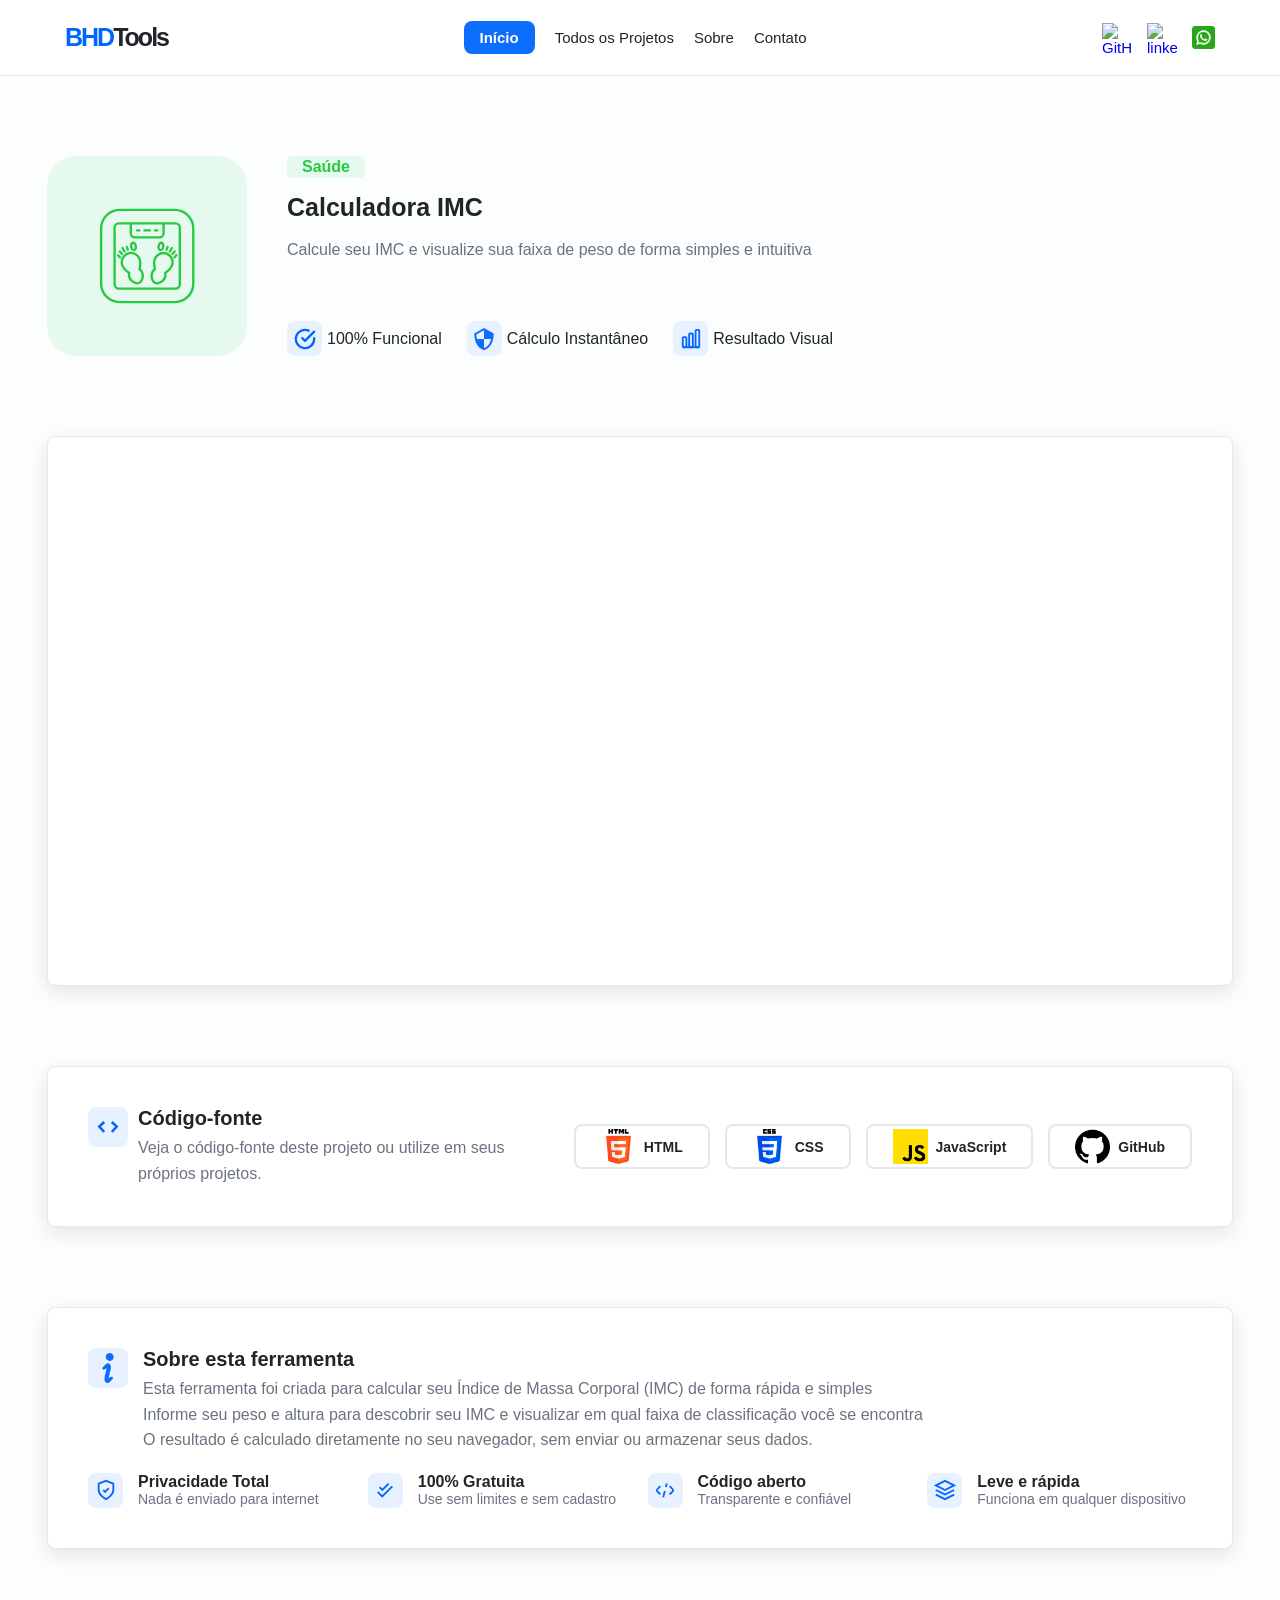
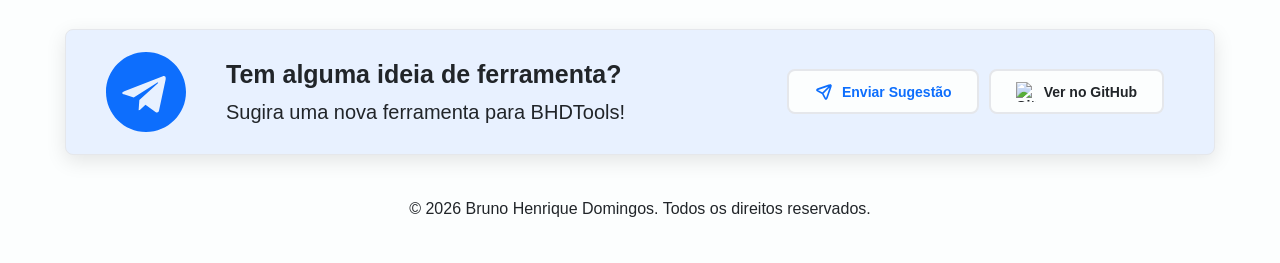
==== pages/ferramentas/calculadora-imc.html @ 112fe0b7 "Adicionado template para nova ferraenta CALCULADORA DE IMC" ====
<!DOCTYPE html>
<html lang="en">
<head>
    <meta charset="UTF-8">
    <meta name="viewport" content="width=device-width, initial-scale=1.0">
    <link rel="stylesheet" href="../../assets/css/calculadora-imc.css">

    <link rel="icon" type="image/svg+xml" href="../../assets/favicon/BHD-Tools SVG.svg">
    <title>BHD Tools</title>
</head>
<body>

<!-- Barra de navegação do site-->
<nav class="navbar">
    <div class="container">

        <a href="/index.html" class="logo">
            <span class="logo-primary">BHD</span>
            <span class="logo-secondary">Tools</span>
        </a>

        
        <button class="menu-toggle" aria-label="Abrir menu">
            <span class="hamburger-line"></span>
            <span class="hamburger-line"></span>
            <span class="hamburger-line"></span>
        </button>



        <ul class="menu">
            <li><a href="/index.html" class="btn-inicio">Início</a></li>
            <li><a href="/index.html#ir-para-projetos" class="menu-link">Todos os Projetos</a></li>
            <li><a href="/index.html" class="menu-link">Sobre</a></li>
            <li><a href="/index.html#ir-para-contato" class="menu-link">Contato</a></li>
        </ul>

        <ul class="socials">
            <li>
                <a href="https://github.com/BrunoDreamsInCode" target="_blank">
                    <img src="https://img.icons8.com/fluency-systems-filled/96/github.png" alt="GitHub"/>
                </a>
            </li>

            <li>
                <a href="https://www.linkedin.com/in/bruno-henrique-domingos/" target="_blank">
                    <img src="https://img.icons8.com/fluency/96/linkedin.png" alt="linkedIn"/>    
                </a>
            </li>

            
            <li>
                <a href="https://wa.me/5511999560559?text=Ol%C3%A1%2C%20Bruno%21%20Vi%20seu%20portf%C3%B3lio%20Web%20Lab%20e%20gostaria%20de%20conversar." target="_blank">
                    <img src="../../assets/icons/whatsapp.png" alt="whatsapp"/>    
                </a>
            </li>

        </ul>

    </div>
</nav>    



<div class="todo-conteudo-site">

    <!-- Apresentação da ferramenta -->
    <section class="tool-hero">

        <div class="tool-hero-icon bg-green-light">
            <svg fill="#27C93F" width="256px" height="256px" viewBox="0 0 512.00 512.00" id="fill" xmlns="http://www.w3.org/2000/svg"><g id="SVGRepo_bgCarrier" stroke-width="0"></g><g id="SVGRepo_tracerCarrier" stroke-linecap="round" stroke-linejoin="round" stroke="#CCCCCC" stroke-width="1.024"></g><g id="SVGRepo_iconCarrier"><title></title><path d="M398.592,14H115.409A100.522,100.522,0,0,0,15,114.409V397.592A100.522,100.522,0,0,0,115.409,498H398.592A100.522,100.522,0,0,0,499,397.592V114.409A100.522,100.522,0,0,0,398.592,14ZM487,397.592A88.509,88.509,0,0,1,398.592,486H115.409A88.509,88.509,0,0,1,27,397.592V114.409A88.509,88.509,0,0,1,115.409,26H398.592A88.509,88.509,0,0,1,487,114.409Z"></path><path d="M402.23,83H111.77A27.8,27.8,0,0,0,84,110.77V401.23A27.8,27.8,0,0,0,111.77,429H402.23A27.8,27.8,0,0,0,430,401.23V110.77A27.8,27.8,0,0,0,402.23,83ZM335,95v44.58A15.437,15.437,0,0,1,319.58,155H194.42A15.437,15.437,0,0,1,179,139.58V95Zm83,306.23A15.787,15.787,0,0,1,402.23,417H111.77A15.787,15.787,0,0,1,96,401.23V110.77A15.787,15.787,0,0,1,111.77,95H167v44.58A27.45,27.45,0,0,0,194.42,167H319.58A27.451,27.451,0,0,0,347,139.58V95h55.23A15.787,15.787,0,0,1,418,110.77Z"></path><path d="M224.1,321.2c3.573-15.7,5.273-37.458-.706-52.686a53,53,0,1,0-98.668,38.737c4.819,12.274,17.868,26.887,33.794,38.041a41.1,41.1,0,0,0,2.026,23.1c3.966,10.1,12.424,19.958,22.624,26.367,7.638,4.8,15.422,7.246,22.734,7.246a30.159,30.159,0,0,0,11.079-2.055c21.14-8.3,28.167-40.445,19.892-61.526A40.688,40.688,0,0,0,224.1,321.2Zm-11.5,67.577c-6.409,2.517-14.809.993-23.043-4.181-7.987-5.019-14.822-12.909-17.839-20.592a29.023,29.023,0,0,1-.616-19.47,6,6,0,0,0-2.441-6.874c-15.34-9.968-28.506-23.951-32.763-34.794A41,41,0,1,1,212.221,272.9c4.42,11.26,4.128,31.072-.726,49.3a6,6,0,0,0,2.614,6.63A28.787,28.787,0,0,1,225.7,342.807C231.823,358.4,226.879,383.169,212.6,388.777Z"></path><path d="M188.923,231.7a13.71,13.71,0,0,0,2.581-.245c9.913-1.9,15.615-14.17,12.979-27.938s-12.467-23.068-22.379-21.171-15.614,14.169-12.979,27.938C171.531,222.853,179.934,231.7,188.923,231.7ZM184.36,194.13a1.8,1.8,0,0,1,.341-.031c2.42,0,6.595,4.353,8,11.672,1.47,7.675-1.1,13.446-3.449,13.9s-6.868-3.965-8.337-11.64S182.015,194.579,184.36,194.13Z"></path><path d="M151.967,225.762a6,6,0,1,0,11.286-4.077L158.31,208a6,6,0,0,0-11.287,4.077Z"></path><path d="M135.783,235.963a6,6,0,1,0,10.434-5.926l-9.991-17.592a6,6,0,0,0-10.435,5.927Z"></path><path d="M123.2,249.488a6,6,0,1,0,9.13-7.788l-11.16-13.082a6,6,0,0,0-9.13,7.788Z"></path><path d="M121.676,258.745l-9-10.545a6,6,0,0,0-9.13,7.788l9,10.544a6,6,0,0,0,9.13-7.787Z"></path><path d="M359.313,238.548a53.063,53.063,0,0,0-68.7,29.966c-5.979,15.228-4.28,36.986-.706,52.686a40.675,40.675,0,0,0-12.774,17.222c-8.276,21.08-1.249,53.225,19.892,61.525A30.13,30.13,0,0,0,308.1,402c7.311,0,15.1-2.447,22.733-7.246,10.2-6.409,18.659-16.267,22.624-26.366a41.085,41.085,0,0,0,2.027-23.1c15.925-11.153,28.974-25.765,33.794-38.041A53.059,53.059,0,0,0,359.313,238.548Zm18.794,64.318c-4.257,10.844-17.424,24.827-32.764,34.794a6,6,0,0,0-2.441,6.875A29.008,29.008,0,0,1,342.286,364c-3.016,7.683-9.851,15.573-17.838,20.592-8.234,5.174-16.631,6.7-23.043,4.181-14.284-5.608-19.228-30.379-13.106-45.969a28.788,28.788,0,0,1,11.592-13.98,6,6,0,0,0,2.615-6.63c-4.856-18.228-5.148-38.04-.727-49.3a41,41,0,1,1,76.328,29.968Z"></path><path d="M322.5,231.453a13.717,13.717,0,0,0,2.581.245c8.987,0,17.392-8.846,19.8-21.416,2.636-13.768-3.065-26.04-12.978-27.938s-19.745,7.4-22.379,21.171h0C306.882,217.284,312.583,229.555,322.5,231.453ZM321.3,205.771c1.469-7.674,5.974-12.1,8.338-11.641,2.345.449,4.918,6.221,3.449,13.9s-5.992,12.093-8.337,11.641-4.918-6.221-3.449-13.9Z"></path><path d="M354.352,229.367a6,6,0,0,0,7.681-3.6l4.944-13.686A6,6,0,0,0,355.689,208l-4.943,13.686A6,6,0,0,0,354.352,229.367Z"></path><path d="M370.036,238.217a6,6,0,0,0,8.181-2.254l9.992-17.591a6,6,0,1,0-10.434-5.927l-9.992,17.592A6,6,0,0,0,370.036,238.217Z"></path><path d="M382.34,250.159a6,6,0,0,0,8.458-.671l11.159-13.082a6,6,0,1,0-9.129-7.788L381.669,241.7A6,6,0,0,0,382.34,250.159Z"></path><path d="M409.777,247.529a6,6,0,0,0-8.458.671l-9,10.545a6,6,0,1,0,9.129,7.787l9-10.544A6,6,0,0,0,409.777,247.529Z"></path><path d="M206,131h10.5a6,6,0,0,0,0-12H206a6,6,0,0,0,0,12Z"></path><path d="M243.5,131h27a6,6,0,0,0,0-12h-27a6,6,0,0,0,0,12Z"></path><path d="M297.5,131H308a6,6,0,0,0,0-12H297.5a6,6,0,0,0,0,12Z"></path></g></svg>        </div>

        <div class="tool-hero-content">

            <div class="tag-tipo bg-green-light green-span">
                <span>Saúde</span>
            </div>

            <h2>Calculadora IMC</h2>
            <p class="subtitulo">Calcule seu IMC e visualize sua faixa de peso de forma simples e intuitiva</p>

            <div class="tool-features">

                <div class="tool-feature">
                    <div class="tool-feature-icon bg-blue-light">
                        <svg width="25px" height="25px" viewBox="0 0 24 24" fill="none" stroke="#0066FF" stroke-width="2.5" stroke-linecap="round" stroke-linejoin="round">
                            <path d="M22 11.08V12a10 10 0 1 1-5.93-9.14"/>
                            <polyline points="22 4 12 14.01 9 11.01"/>
                        </svg>
                    </div>
                    <span>100% Funcional</span>
                </div>

                <div class="tool-feature">
                    <div class="tool-feature-icon bg-blue-light">
                        <svg width="25px" height="25px" version="1.1" id="_x32_" xmlns="http://www.w3.org/2000/svg" xmlns:xlink="http://www.w3.org/1999/xlink" viewBox="0 0 512 512" xml:space="preserve" fill="#0066FF"><g id="SVGRepo_bgCarrier" stroke-width="0"></g><g id="SVGRepo_tracerCarrier" stroke-linecap="round" stroke-linejoin="round"></g><g id="SVGRepo_iconCarrier"> <style type="text/css"> .st0{fill:#0066FF;} </style> <g> <path class="st0" d="M256.001,0L29.89,130.537c0,47.476,4.506,88.936,12.057,125.463C88.61,481.721,256.001,512,256.001,512 s167.389-30.279,214.053-256c7.551-36.527,12.057-77.986,12.057-125.463L256.001,0z M256.118,466.723 c-0.035-0.012-0.082-0.028-0.117-0.039v-47.672V256H140.77H91.122c-6.67-29.738-11.109-63.506-12.394-101.93L255.999,51.728h0.002 v51.73V256h115.27h49.625C385.636,413.404,287.327,456.774,256.118,466.723z"></path> </g> </g></svg>
                    </div>
                    <span>Cálculo Instantâneo</span>
                </div>
                <div class="tool-feature">
                    <div class="tool-feature-icon bg-blue-light">
                      
                        <svg viewBox="0 0 24 24" fill="none" stroke="#0066FF" stroke-width="2">
                            <rect x="3" y="10" width="4" height="11" rx="1"/>
                            <rect x="10" y="6" width="4" height="15" rx="1"/>
                            <rect x="17" y="2" width="4" height="19" rx="1"/>
                            <path d="M3 21h18"/>
                        </svg>
             
                    </div>
                    <span>Resultado Visual</span>
                </div>
            </div>
        </div>
    </section>


<!-- Área da ferramenta -->
<section class="tool-area card">

    <!-- Em construção -->

</section>



    <!-- Código-fonte -->
    <section class="tool-code card">
        <div class="tool-code-info">
            <div class="tool-code-icon bg-blue-light">
                <svg viewBox="0 0 24 24" stroke="var(--accent-blue)" fill="none" stroke-width="2">
                    <path d="M9 8L5 11.6923L9 16M15 8L19 11.6923L15 16"/>
                </svg>
            </div>
            <div>
                <h3>Código-fonte</h3>
                <p class="subtitulo">Veja o código-fonte deste projeto ou utilize em seus próprios projetos.</p>
            </div>
        </div>

        <div class="tool-code-links">
            <a href="https://github.com/BrunoDreamsInCode/web-lab/blob/main/pages/ferramentas/gerador-senha.html" target="_blank" class="btn btn-outline">
                    <img src="../../assets/icons/html-5.png">
                <span>HTML</span>
            </a>
            <a href="https://github.com/BrunoDreamsInCode/web-lab/blob/main/assets/css/gerador-senha.css" target="_blank" class="btn btn-outline">
                <img src="../../assets/icons/css-3.png">
                <span>CSS</span>
            </a>
            <a href="https://github.com/BrunoDreamsInCode/web-lab/blob/main/assets/js/gerador-senhas.js" target="_blank" class="btn btn-outline">
                    <img src="../../assets/icons/js.png">
                <span>JavaScript</span>
            </a>
            <a href="https://github.com/BrunoDreamsInCode/web-lab/tree/main" target="_blank" class="btn btn-outline">
                    <img src="../../assets/icons/github.png">
                <span>GitHub</span>
            </a>
        </div>
    </section>


    
    <!-- Sobre a ferramenta -->
    <section class="tool-about card">
        <div class="tool-about-header">
            <div class="tool-code-icon bg-blue-light">
                <svg version="1.1" id="_x32_" xmlns="http://www.w3.org/2000/svg" xmlns:xlink="http://www.w3.org/1999/xlink" viewBox="0 0 512 512" xml:space="preserve" fill="#0D6EFD"><g id="SVGRepo_bgCarrier" stroke-width="0"></g><g id="SVGRepo_tracerCarrier" stroke-linecap="round" stroke-linejoin="round"></g><g id="SVGRepo_iconCarrier"> <style type="text/css"> .st0{fill:#0D6EFD;} </style> <g> <path class="st0" d="M290.671,135.434c37.324-3.263,64.949-36.175,61.663-73.498c-3.241-37.324-36.152-64.938-73.476-61.675 c-37.324,3.264-64.949,36.164-61.686,73.488C220.437,111.096,253.348,138.698,290.671,135.434z"></path> <path class="st0" d="M311.31,406.354c-16.134,5.906-43.322,22.546-43.322,22.546s20.615-95.297,21.466-99.446 c8.71-41.829,33.463-100.86-0.069-136.747c-23.35-24.936-53.366-18.225-79.819,7.079c-17.467,16.696-26.729,27.372-42.908,45.322 c-6.55,7.273-9.032,14.065-5.93,24.717c3.332,11.515,16.8,17.226,28.705,12.871c16.134-5.895,43.3-22.534,43.3-22.534 s-12.595,57.997-18.869,87c-0.874,4.137-36.06,113.292-2.505,149.18c23.35,24.949,53.343,18.226,79.819-7.066 c17.467-16.698,26.729-27.373,42.908-45.334c6.55-7.263,9.009-14.054,5.93-24.706C336.66,407.733,323.215,402.01,311.31,406.354z"></path> </g> </g></svg>            </div>
           
                <div>
                    <h3>Sobre esta ferramenta</h3>
                        <p class="subtitulo">Esta ferramenta foi criada para calcular seu Índice de Massa Corporal (IMC) de forma rápida e simples</p>
                        <p class="subtitulo">Informe seu peso e altura para descobrir seu IMC e visualizar em qual faixa de classificação você se encontra</p>
                        <p class="subtitulo">O resultado é calculado diretamente no seu navegador, sem enviar ou armazenar seus dados.</p>
                </div>
            </div>

    <div class="tool-about-features">
        <div class="tool-about-feature">
            <div class="tool-feature-icon bg-blue-light">
                <svg width="25" height="25" viewBox="0 0 24 24" fill="none" stroke="#0066FF" stroke-width="2">
                    <path d="M12 22s8-4 8-10V5l-8-3-8 3v7c0 6 8 10 8 10z"/>
                    <path d="M9 12l2 2 4-4"/>
                </svg>
            </div>
            <div>
                <span class="tit">Privacidade Total</span>
                <span class="subt">Nada é enviado para internet</span>
            </div>
        </div>
        <div class="tool-about-feature">
            <div class="tool-feature-icon bg-blue-light">
                <svg width="25" height="25" viewBox="0 0 24 24" fill="none" stroke="#0066FF" stroke-width="2">
                    <path d="M4 14L9 19L20 8M6 8.88889L9.07692 12L16 5"/>
                </svg>
            </div>
            <div>
                <span class="tit">100% Gratuita</span>
                <span class="subt">Use sem limites e sem cadastro</span>
            </div>
        </div>
        <div class="tool-about-feature">
            <div class="tool-feature-icon bg-blue-light">
                <svg width="25" height="25" viewBox="0 0 24 24" fill="none" stroke="#0066FF" stroke-width="2">
                    <path d="M17 7.82959L18.6965 9.35641C20.239 10.7447 21.0103 11.4389 21.0103 12.3296C21.0103 13.2203 20.239 13.9145 18.6965 15.3028L17 16.8296"/>
                    <path d="M13.9868 5L12.9934 8.70743M11.8432 13L10.0132 19.8297"/>
                    <path d="M7.00005 7.82959L5.30358 9.35641C3.76102 10.7447 2.98975 11.4389 2.98975 12.3296C2.98975 13.2203 3.76102 13.9145 5.30358 15.3028L7.00005 16.8296"/>
                </svg>
            </div>
            <div>
                <span class="tit">Código aberto</span>
                <span class="subt">Transparente e confiável</span>
            </div>
        </div>
        <div class="tool-about-feature">
            <div class="tool-feature-icon bg-blue-light">
                <svg width="25" height="25" viewBox="0 0 24 24" fill="none" stroke="#0066FF" stroke-width="2">
                    <path d="M12 2L2 7l10 5 10-5-10-5z"/>
                    <path d="M2 17l10 5 10-5"/>
                    <path d="M2 12l10 5 10-5"/>
                </svg>
            </div>
            <div>
                <span class="tit">Leve e rápida</span>
                <span class="subt">Funciona em qualquer dispositivo</span>
            </div>
        </div>
    </div>

    </section>

</div>




    <!--Container de sugestão-->
    <section class="contact-banner card">
        
        <div class="contact-icon bg-blue-light">
            <img src="../../assets/icons/contact-svg.svg" alt="Contato">
        </div>

        <div class="contact-text">
            <h2>Tem alguma ideia de ferramenta?</h2>
            <p>Sugira uma nova ferramenta para BHDTools!</p>
        </div>

        <div class="contact-actions">
            <a href="https://www.linkedin.com/in/bruno-henrique-domingos/" class="btn btn-outline-light blue-text" target="_blank">
                <svg width="20" height="20" viewBox="0 0 24 24" fill="none" xmlns="http://www.w3.org/2000/svg"><g id="SVGRepo_bgCarrier" stroke-width="0"></g><g id="SVGRepo_tracerCarrier" stroke-linecap="round" stroke-linejoin="round"></g><g id="SVGRepo_iconCarrier"> <path d="M10.3009 13.6949L20.102 3.89742M10.5795 14.1355L12.8019 18.5804C13.339 19.6545 13.6075 20.1916 13.9458 20.3356C14.2394 20.4606 14.575 20.4379 14.8492 20.2747C15.1651 20.0866 15.3591 19.5183 15.7472 18.3818L19.9463 6.08434C20.2845 5.09409 20.4535 4.59896 20.3378 4.27142C20.2371 3.98648 20.013 3.76234 19.7281 3.66167C19.4005 3.54595 18.9054 3.71502 17.9151 4.05315L5.61763 8.2523C4.48114 8.64037 3.91289 8.83441 3.72478 9.15032C3.56153 9.42447 3.53891 9.76007 3.66389 10.0536C3.80791 10.3919 4.34498 10.6605 5.41912 11.1975L9.86397 13.42C10.041 13.5085 10.1295 13.5527 10.2061 13.6118C10.2742 13.6643 10.3352 13.7253 10.3876 13.7933C10.4468 13.87 10.491 13.9585 10.5795 14.1355Z" stroke="#0D6EFD" stroke-width="2" stroke-linecap="round" stroke-linejoin="round"></path> </g></svg>
                Enviar Sugestão
            </a>
            <a href="https://github.com/BrunoDreamsInCode" class="btn btn-outline-light" target="_blank">
                <img src="https://img.icons8.com/fluency-systems-filled/96/github.png" alt="GitHub" width="20" height="20"/>
                Ver no GitHub
            </a>
        </div>

    </section>



<footer class="footer">
    <h3>© 2026 Bruno Henrique Domingos. Todos os direitos reservados.</h3>
</footer>

    <script src="../../assets/js/calculadora-imc.js"></script>

        <script>
        const menuToggle = document.querySelector('.menu-toggle');
        const menu = document.querySelector('.menu');

        menuToggle.addEventListener('click', function() {
            menu.classList.toggle('open');
            this.classList.toggle('active');
        });

        // Fecha menu ao clicar em link
        document.querySelectorAll('.menu-link, .btn-inicio').forEach(link => {
            link.addEventListener('click', () => {
                menu.classList.remove('open');
                menuToggle.classList.remove('active');
            });
        });
    </script>



</body>
</html>
---- assets/css/calculadora-imc.css ----
:root {
    /* ========== 1. TIPOGRAFIA ========== */
    --font-family: "Inter", sans-serif;
    --font-size-xs: 12px;
    --font-size-sm: 14px;
    --font-size-md: 16px;
    --font-size-lg: 20px;
    --font-size-xl: 25px;

    --font-size-navbar: 15px;

    /* ========== 2. CORES PRINCIPAIS ========== */
    --primary: #0D6EFD;
    --primary-hover: #1D4ED8;
    --background: #FCFEFE;
    --surface: #FFFFFF;
    --text-primary: #212529;
    --text-secondary: #6B7280;
    --border: #E5E7EB;

    /* ========== 3. CORES DE DESTAQUE ========== */
    --accent-blue: #0066FF;
    --accent-green: #27C93F;
    --accent-yellow: #E6A100;
    --accent-purple: #8B2EF0;

    /* ========== 4. FUNDOS CLAROS ========== */
    --bg-blue-light: #E8F1FF;
    --bg-green-light: #E6F9EF;
    --bg-yellow-light: #FFF8E7;
    --bg-purple-light: #F3E8FF;

    /* ========== 5. SINTAXE (CÓDIGO) ========== */
    --syntax-keyword: #0066FF;
    --syntax-string: #27C93F;
    --syntax-function: #E6A100;
    --syntax-symbol: #D4A017;
    --syntax-comment: #8B8B8B;

    /* ========== 6. TAGS ========== */
    --tag-html-bg: #FFF0E6;
    --tag-html-text: #E65100;

    --tag-utilitario: #0066FF;
    --tag-saude: #27C93F;

    /* ========== 7. LAYOUT ========== */
    --container-max: 1250px;
    --container-wide: 1150px;
    --navbar-height: 75px;

    /* ========== 8. BORDAS & SOMBRAS ========== */
    --radius-sm: 8px;
    --radius-md: 12px;
    --radius-lg: 16px;
    --shadow-sm: 0 2px 8px rgba(0, 0, 0, 0.06);
    --shadow-md: 0 6px 20px rgba(0, 0, 0, 0.1);
}

/* ========== MENU HAMBÚRGUER - ESTILOS BASE ========== */
.menu-toggle {
    display: none; /* Escondido em desktop */
    flex-direction: column;
    gap: 5px;
    background: none;
    border: none;
    cursor: pointer;
    padding: 5px;
    z-index: 1001;
}

.hamburger-line {
    width: 28px;
    height: 3px;
    background: var(--text-primary);
    border-radius: 3px;
    transition: 0.3s;
}

/* Animação para virar "X" quando aberto */
.menu-toggle.active .hamburger-line:nth-child(1) {
    transform: rotate(45deg) translate(5px, 5px);
}

.menu-toggle.active .hamburger-line:nth-child(2) {
    opacity: 0;
}

.menu-toggle.active .hamburger-line:nth-child(3) {
    transform: rotate(-45deg) translate(5px, -5px);
}

/* ========== TABLET (1024px) ========== */
@media (max-width: 1024px) {
    
    /* --- CONTAINER --- */
    .container {
        padding: 0 20px;
        position: relative;
    }

    /* --- MOSTRA O BOTÃO HAMBÚRGUER --- */
    .menu-toggle {
        display: flex !important;
    }

    /* --- MENU MOBILE --- */
    .menu {
        display: none !important;
        flex-direction: column;
        position: absolute;
        top: 75px;
        left: 0;
        width: 100%;
        background: var(--surface);
        padding: 20px;
        box-shadow: var(--shadow-md);
        gap: 10px;
        border-top: 1px solid var(--border);
    }

    .menu.open {
        display: flex !important;
    }

    .menu li {
        width: 100%;
    }

    .menu-link {
        height: 45px;
        padding: 0 15px;
        border-radius: var(--radius-sm);
        width: 100%;
        display: flex;
        align-items: center;
    }

    .menu-link:hover {
        background: var(--bg-blue-light);
        color: var(--primary);
    }

    .btn-inicio {
        width: 100%;
        justify-content: center;
        padding: 10px 15px;
    }

    /* --- SOCIAL ICONS MENORES --- */
    .socials img {
        width: 24px;
        height: 24px;
    }

    .socials li:last-child img {
        width: 18px;
        height: 18px;
    }

    /* --- LOGO MENOR --- */
    .logo {
        font-size: 20px;
    }

    /* --- RESTO DO RESPONSIVO (já existe) --- */
    /* ... todo o resto do @media ... */
}



/*Codes de sintaxe simulando código*/
.syntax-keyword {color: var(--syntax-keyword)}
.syntax-string {color: var(--syntax-string)}
.syntax-function {color: var(--syntax-function)}
.syntax-symbol {color: var(--syntax-symbol)}
.syntax-comment {color: var(--syntax-comment);}


/* ========== UTILITIES ========== */
.btn {
    display: inline-flex;
    align-items: center;
    justify-content: center;

    gap: 8px;
    height: 45px;
    padding: 0 25px;
    border-radius: var(--radius-sm);
    font-weight: 600;
    font-size: var(--font-size-sm);
    text-decoration: none;
    cursor: pointer;
    transition: 0.2s;
}
.btn-primary {
    background: var(--primary);
    color: #fff;
    border: none;
}
.btn-primary:hover {
    background: var(--primary-hover);
    transform: translateY(-1px);
    box-shadow: var(--shadow-sm);
}

.btn-outline {
    background: transparent;
    color: var(--text-primary);
    border: 2px solid var(--border);
}
.btn-outline:hover {
    border-color: var(--text-primary);
    transform: translateY(-1px);
}
.btn-outline-light {
    background: var(--background);
    color: var(--text-primary);
    border: 2px solid var(--border);
}
.btn-outline-light:hover {
    border-color: var(--text-primary);
    transform: translateY(-1px);
}
.card {
    border: 1px solid var(--border);
    border-radius: var(--radius-sm);
    background: var(--surface);
    box-shadow: var(--shadow-md);
}

.text-highlight {
    color: var(--primary);
    font-weight: 700;
}
.container {
    max-width: var(--container-max);
    height: 100%;    
                     
    margin: 0 auto;
    padding: 0 50px;

    display: flex;
    align-items: center;
    justify-content: space-between;
}
/*Cores de fundo*/
.bg-blue-light {background-color: var(--bg-blue-light)}
.bg-green-light {background-color: var(--bg-green-light)}
.bg-purple-light {background-color: var(--bg-purple-light)}
.bg-yellow-light {background-color: var(--bg-yellow-light)}

/* ========== TIPOGRAFIA DA PÁGINA ========== */
.tool-hero-content h2 {
    font-size: var(--font-size-xl);
    font-weight: 700;
    color: var(--text-primary);
    margin: 0;
}

.subtitulo {
    font-size: var(--font-size-md);
    color: var(--text-secondary);
    font-weight: 500;
    line-height: 1.6;
    margin: 0;
}

.tool-code-info h3,
.tool-about-header h3 {
    font-size: var(--font-size-lg);
    font-weight: 600;
    color: var(--text-primary);
    margin: 0 0 5px 0;
}


/* reset */
* {
    margin: 0;
    padding: 0;
    box-sizing: border-box;
}

html{
    scroll-behavior: smooth;
}

#ir-para-topo,
#ir-para-projetos,
#ir-para-contato{
    scroll-margin-top: 90px;
}

body {
    font-family: var(--font-family);
    background: var(--background);
    color: var(--text-primary);
}


/* ========== NAVBAR ========== */
.navbar {
    position: sticky;
    top: 0;
    z-index: 1000;

    font-size: var(--font-size-navbar);
    background: var(--surface);       /* Use --surface em vez de --background */
    border-bottom: 1px solid var(--border);
}



/*Configuração da logo BHDTOOLS*/
.logo {
    display: flex;
    align-items: center;

    text-decoration: none;

    font-weight: 700;
    font-size: var(--font-size-xl);
    letter-spacing: -2px;
}
.logo-primary {color: var(--accent-blue)}
.logo-secondary {color: var(--text-primary)}

/*Configuração geral Menu de Navegação*/
.menu{
    display: flex;
    align-items: center;
    list-style: none;

    gap: 20px; 
}

/*Botão Início - Navegação Links*/
.btn-inicio {
    display: flex;
    align-items: center;

    padding: 8px 16px;

    background: var(--primary);
    color: #fff;

    border-radius: var(--radius-sm);
    font-weight: 700;
    font-size: var(--font-size-navbar);

    text-decoration: none;
    transition: 0.2s;
    height: auto;
}
.btn-inicio:hover {
    background: var(--primary-hover);
}

/*Navegação Links*/
.menu-link {
    display: flex;
    align-items: center;
    text-decoration: none;
    
    font-size: var(--font-size-navbar);
    color: var(--text-primary);
    font-weight: 500;

    height: var(--navbar-height);
    transition: color 0.2s;
}
.menu-link:hover { color: var(--primary); }

/* Socials */
.socials {
    display: flex;
    align-items: center;
    list-style: none;
    gap: 15px;
}
.socials a {
    display: flex;
    align-items: center;
}
.socials img {
    width: 30px;
    height: 30px;
    object-fit: contain;
}
/* Ajuste específico para o WhatsApp PNG */
.socials li:last-child img {
    width: 23px;
    height: 23px;
}
/* ========== NAVBAR ========== */



/* ========== TOOL PAGE ========== */
.todo-conteudo-site {
    width: 100%;
    max-width: var(--container-max);
    margin: 80px auto;
    padding: 0 32px;
}

/* Hero */
.tool-hero {
    display: flex;

    gap: 40px;
    margin-bottom: 80px;
}

.tool-hero-icon {
    display: flex;
    align-items: center;
    justify-content: center;

    width: 200px;
    height: 200px;

    border-radius: 30px;
    flex-shrink: 0;
}

.tool-hero-icon svg {
    width: 100px;
    height: 100px;
}

.tool-hero-content {
    display: flex;
    flex-direction: column;

    gap: 15px;
}

.tag-tipo {
    display: inline-flex;
    width: fit-content;

    padding: 2px 15px;
    border-radius: 5px;
    
    font-weight: 600;
    font-size: var(--font-size-md);    
}

.green-span{
    color: var(--tag-saude);
}

.tool-features {
    display: flex;
    gap: 25px;
    margin-top: auto;
}

.tool-feature {
    display: flex;
    align-items: center;
    gap: 5px;
}

.tool-feature-icon {
    display: flex;
    align-items: center;
    justify-content: center;

    width: 35px;
    height: 35px;

    border-radius: var(--radius-sm);
    flex-shrink: 0;

}

.tool-feature-icon svg {
    width: 22px;
    height: 22px;

}



/* Área da ferramenta */
.tool-area {
    display: flex;
    align-items: center;
    justify-content: center;

    min-height: 600px;
    margin-bottom: 80px;
}

/* Código-fonte */
.tool-code {
    display: flex;
    justify-content: space-between;
    align-items: center;

    padding: 40px;
    margin-bottom: 80px;
    gap: 30px;
}

.tool-code-info {
    display: flex;
    gap: 10px;
    flex-wrap: nowrap;

    max-width: 40%;
}

.tool-code-icon {
    display: flex;
    align-items: center;
    justify-content: center;

    width: 40px;
    height: 40px;

    border-radius: var(--radius-sm);
    flex-shrink: 0;
}

.tool-code-icon svg {
    width: 30px;
    height: 30px;
}

.tool-code-links {
    display: flex;
    gap: 15px;
}

.tool-code-links .btn {
    gap: 8px;
}


.tool-code-links .btn img {
    object-fit: contain;

    width: 35px;
    height: 35px;
    
}


/* Sobre a ferramenta */
.tool-about {
    padding: 40px;
    margin-bottom: 80px;
}

.tool-about-header {
    display: flex;
    flex-wrap: wrap;

    gap: 15px;
    margin-bottom: 20px;

}

.tool-about-features {
    display: grid;
    grid-template-columns: repeat(4, 1fr);
    gap: 15px;
}

.tool-about-feature {
    display: flex;
    align-items: center;

    gap: 15px;
}

.tool-about-feature .tit {
    display: block;
    font-weight: 600;
    color: var(--text-primary);
}

.tool-about-feature .subt {
    display: block;
    font-size: var(--font-size-sm);
    color: var(--text-secondary);
}


/* ========== TOOL AREA ========== */
.todo-conteudo-site {
    width: 100%;
    max-width: var(--container-max);
    margin: 80px auto;
    padding: 0 32px;
}

/* Hero */
.tool-hero {
    display: flex;
    gap: 40px;
    margin-bottom: 80px;
}

.tool-hero-icon {
    display: flex;
    align-items: center;
    justify-content: center;

    width: 200px;
    height: 200px;
    border-radius: 30px;
    flex-shrink: 0;
}

.tool-hero-icon svg {
    width: 100px;
    height: 100px;
}

.tool-hero-content {
    display: flex;
    flex-direction: column;
    
    gap: 15px;
}


.tool-features {
    display: flex;
    gap: 25px;
    margin-top: auto;
}

.tool-feature {
    display: flex;
    align-items: center;
    gap: 5px;
}

.tool-feature-icon {
    display: flex;
    align-items: center;
    justify-content: center;
    width: 35px;
    height: 35px;
    border-radius: var(--radius-sm);
    flex-shrink: 0;
}

.tool-feature-icon svg {
    width: 22px;
    height: 22px;
}

/* ========== GERADOR DE SENHAS - LAYOUT 2 COLUNAS ========== */
.tool-area {
    display: grid;
    align-items: start;             
    position: relative;

    grid-template-columns: 1fr 1fr;  
    gap: 40px;                       
    padding: 40px;
    min-height: 550px;
    margin-bottom: 80px;


}

.tool-area::after {
    content: '';
    position: absolute;
    
    left: 50%;
    top: 10%;
    bottom: 10%;
    width: 1px;

    opacity: 0.4;
}

/* ===== COLUNA ESQUERDA - CONFIGURAÇÕES ===== */
.config-col {
    display: flex;
    flex-direction: column;
    gap: 25px;
}

.config-col h2 {
    font-size: var(--font-size-xl);
    font-weight: 700;
    margin: 0;
    color: var(--text-primary);
}

/* Option Groups */
.option-group {
    display: flex;
    flex-direction: column;

    gap: 12px;

        border: none;
    padding: 0;
    margin: 0;
}

.option-header {
    display: flex;
    justify-content: space-between;
    align-items: center;
}

.option-header label {
    font-weight: 500;
    color: var(--text-secondary);
}

.option-group label {
    display: flex;
    align-items: center;
    cursor: pointer;

    gap: 10px;

    font-size: var(--font-size-sm);
    color: var(--text-secondary);
}

.option-group input[type="checkbox"] {
    width: 18px;
    height: 18px;
    accent-color: var(--primary);
    cursor: pointer;
    flex-shrink: 0;
}

.option-group input[type="range"] {
    width: 100%;
    accent-color: var(--primary);
    cursor: pointer;
}

#lengthValue {
    font-weight: 700;
    color: var(--primary);
    font-size: var(--font-size-lg);
}

/* ===== COLUNA DIREITA - OUTPUT ===== */
.output-col {
    display: flex;
    flex-direction: column;
    gap: 20px;
    padding-top: 8px; /* Alinha com o título da esquerda */
}

.section-title{
    margin: 0 0 12px 0;

    font-size: var(--font-size-md);
    font-weight: 600;

    color: var(--text-primary);
}

/* Password Box */
.password-box {
    display: flex;
    gap: 12px;
}

.password-box input {
    flex: 1;
    padding: 14px 18px;
    border: 2px solid var(--border);
    border-radius: var(--radius-sm);
    font-size: var(--font-size-lg);
    font-family: monospace;
    background: var(--background);
    color: var(--text-primary);
    transition: border-color 0.2s;
    min-height: 55px;
}

.password-box input:focus {
    outline: none;
    border-color: var(--primary);
}

.password-box button {
    padding: 0 24px;
    background: var(--primary);
    color: #fff;
    border: none;
    border-radius: var(--radius-sm);
    font-weight: 600;
    cursor: pointer;
    transition: 0.2s;
    white-space: nowrap;
    min-height: 55px;
}

.password-box button:hover {
    background: var(--primary-hover);
    transform: translateY(-1px);
}

/* Strength */
.strength-container {
    display: flex;
    flex-direction: column;
    gap: 8px;
}

.strength-info {
    display: flex;
    justify-content: space-between;
    font-weight: 500;
    font-size: var(--font-size-sm);
}

.strength-info span:first-child {
    color: var(--text-secondary);
}

.strength-info span:last-child {
    font-weight: 700;
}


.strength-bar {
    width: 100%;
    height: 8px;
    background: var(--border);
    border-radius: 4px;
    overflow: hidden;
}

.strength-fill {
    height: 100%;
    width: 0%;
    border-radius: 4px;
    transition: width 0.3s, background 0.3s;
}

/* Strength Colors */
.strength-fill.weak { 
    background: #FF4444; 
    width: 25%; 
}
.strength-fill.fair { 
    background: #FFA500; 
    width: 50%; 
}
.strength-fill.good { 
    background: #FFD700; 
    width: 75%; 
}
.strength-fill.strong { 
    background: var(--accent-green); 
    width: 100%; 
}

/* Entropy & Crack Time */
.entropy, .crack-time {
    font-size: var(--font-size-sm);
    color: var(--text-secondary);
    display: flex;
    justify-content: space-between;
}

.entropy strong, .crack-time strong {
    color: var(--text-primary);
}

/* Fun Message */
.fun-message {
    padding: 12px 16px;
    border-radius: var(--radius-sm);
    background: var(--bg-yellow-light);
    color: var(--accent-yellow);
    font-weight: 500;
    text-align: center;
    min-height: 48px;
    display: flex;
    align-items: center;
    justify-content: center;
    margin-top: 5px;
}

/* Buttons */
.buttons {
    display: flex;
    gap: 12px;
    margin-top: 5px;
}

.buttons button {
    flex: 1;
    padding: 14px 24px;
    border: none;
    border-radius: var(--radius-sm);
    font-weight: 600;
    font-size: var(--font-size-md);
    cursor: pointer;
    transition: 0.2s;
}

#generateBtn {
    background: var(--primary);
    color: #fff;
}

#generateBtn:hover {
    background: var(--primary-hover);
    transform: translateY(-2px);
    box-shadow: var(--shadow-sm);
}

#resetBtn {
    background: var(--border);
    color: var(--text-primary);
}

#resetBtn:hover {
    background: #d1d5db;
    transform: translateY(-2px);
}

.security-tips{
    list-style: none;

    display: flex;
    flex-direction: column;
    gap: 12px;

    margin: 0;
    padding: 0;
}

.security-tips li{
    display: flex;
    align-items: flex-start;
    gap: 10px;

    color: var(--text-secondary);
    font-size: var(--font-size-sm);
    line-height: 1.5;
}

.security-tips svg{
    width: 14px;
    height: 14px;

    flex-shrink: 0;

    fill: var(--primary);

    margin-top: 3px;
}



/* ========== TOOL AREA ========== */



/* ========== CONTACT BANNER ========== */
.contact-banner {
    display: flex;
    align-items: center;
    max-width: var(--container-wide);

    margin: 45px auto;
    padding: 30px 50px;

    gap: 50px;

    background: var(--bg-blue-light);
}

.contact-icon {
    display: flex;
    align-items: center;
    justify-content: center;


    width: 60px;
    height: 60px;
    

    border-radius: var(--radius-sm);
    flex-shrink: 0;
}

.contact-icon img {
    width: 80px;
    height: 80px;

    object-fit: contain;
}

.contact-icon svg {
    color: var(--primary);

    object-fit: contain;
}

.blue-text{
    color: var(--primary);
}


.contact-text {
    flex: 1;
    display: flex;
    flex-direction: column;
    gap: 8px;  
}

.contact-text h2 {
    font-size: var(--font-size-xl);
    font-weight: 700;
    color: var(--text-primary);
    margin-bottom: 4px;
}

.contact-text p {
    font-size: var(--font-size-lg);
    font-weight: 500;
    color: var(--text-primary);
}

.contact-actions {
    display: flex;
    gap: 10px;
}
/* ========== CONTACT BANNER ========== */







/* ========== FOOTER ========== */
.footer{
    max-width: var(--container-wide);
    margin: 45px auto;
    padding: 0 50px;

    display: flex;
    align-items: center;
    justify-content: center;

    color: var(--text-secondary);
    font-size: var(--font-size-sm)
}

.footer h3{
    font-weight: 500;
    font-size: var(--font-size-md); 
    color: var(--text-primary);
}
/* ========== FOOTER ========== */

/* ============================================
   📱 RESPONSIVO - GERADOR DE SENHAS
   ============================================ */

/* ========== TABLET (1024px) ========== */
@media (max-width: 1024px) {
    
    /* --- CONTAINER GERAL --- */
    .todo-conteudo-site {
        padding: 0 20px;
        margin: 40px auto;
    }

    /* --- TOOL HERO --- */
    .tool-hero {
        flex-direction: column;
        align-items: center;
        text-align: center;
        gap: 25px;
        margin-bottom: 40px;
    }

    .tool-hero-icon {
        width: 120px;
        height: 120px;
    }

    .tool-hero-icon svg {
        width: 60px;
        height: 60px;
    }

    .tool-hero-content {
        align-items: center;
    }

    .tag-tipo {
        align-self: center;
    }

    .tool-features {
        justify-content: center;
        flex-wrap: wrap;
        gap: 15px;
    }

    .tool-feature {
        flex: 0 1 auto;
        min-width: 110px;
        justify-content: center;
    }

    /* --- TOOL AREA (2 colunas → 1 coluna) --- */
    .tool-area {
        grid-template-columns: 1fr;
        gap: 30px;
        padding: 30px 25px;
        min-height: auto;
        margin-bottom: 40px;
    }

    .tool-area::after {
        display: none;
    }

    .config-col h2 {
        font-size: 22px;
    }

    /* --- CONFIGURAÇÕES --- */
    .option-group {
        gap: 10px;
    }

    .option-group label {
        font-size: 14px;
        padding: 4px 0;
    }

    .option-header label {
        font-size: 14px;
    }

    #lengthValue {
        font-size: 18px;
        min-width: 30px;
    }

    .option-group input[type="range"] {
        height: 6px;
    }

    /* --- OUTPUT --- */
    .output-col {
        padding-top: 0;
        gap: 15px;
    }

    .section-title {
        font-size: 15px;
        margin-bottom: 8px;
    }

    .password-box {
        flex-direction: column;
        gap: 10px;
    }

    .password-box input {
        width: 100%;
        font-size: 18px;
        padding: 12px 16px;
        min-height: 48px;
        height: auto;
    }

    .password-box button {
        width: 100%;
        min-height: 48px;
        height: auto;
        padding: 12px 20px;
        font-size: 15px;
    }

    /* --- FORÇA --- */
    .strength-info {
        font-size: 14px;
    }

    .strength-bar {
        height: 8px;
    }

    /* --- MENSAGEM DIVERTIDA --- */
    .fun-message {
        font-size: 15px;
        padding: 12px 16px;
        min-height: 44px;
    }

    /* --- BOTÕES --- */
    .buttons {
        flex-direction: column;
        gap: 10px;
    }

    .buttons button {
        width: 100%;
        padding: 12px 20px;
        font-size: 15px;
        min-height: 48px;
    }

    /* --- DICAS DE SEGURANÇA --- */
    .security-tips li {
        font-size: 14px;
        gap: 10px;
    }

    .security-tips svg {
        width: 16px;
        height: 16px;
        min-width: 16px;
    }

    /* --- CÓDIGO-FONTE --- */
    .tool-code {
        flex-direction: column;
        align-items: stretch;
        padding: 30px 25px;
        gap: 20px;
        margin-bottom: 40px;
    }

    .tool-code-info {
        max-width: 100%;
        align-items: center;
        text-align: center;
    }

    .tool-code-links {
        flex-wrap: wrap;
        justify-content: center;
        gap: 10px;
    }

    .tool-code-links .btn {
        flex: 1 1 calc(50% - 10px);
        min-width: 120px;
        justify-content: center;
        height: 42px;
    }

    .tool-code-links .btn img {
        width: 28px;
        height: 28px;
    }

    /* --- ABOUT --- */
    .tool-about {
        padding: 30px 25px;
        margin-bottom: 40px;
    }

    .tool-about-header {
        flex-direction: column;
        align-items: center;
        text-align: center;
    }

    .tool-about-features {
        grid-template-columns: repeat(2, 1fr);
        gap: 15px;
    }

    .tool-about-feature {
        flex-direction: column;
        align-items: center;
        text-align: center;
        gap: 8px;
        padding: 10px;
    }

    .tool-about-feature .tit {
        font-size: 14px;
    }

    .tool-about-feature .subt {
        font-size: 12px;
    }

    /* --- CONTACT BANNER --- */
    .contact-banner {
        flex-wrap: wrap;
        gap: 20px;
        padding: 25px 20px;
        margin: 30px 20px;
    }

    .contact-icon {
        width: 50px;
        height: 50px;
    }

    .contact-icon img {
        width: 50px;
        height: 50px;
    }

    .contact-text h2 {
        font-size: 20px;
    }

    .contact-text p {
        font-size: 16px;
    }

    .contact-actions {
        flex-wrap: wrap;
        width: 100%;
        gap: 10px;
    }

    .contact-actions .btn {
        flex: 1;
        min-width: 120px;
        justify-content: center;
    }

    /* --- FOOTER --- */
    .footer {
        padding: 0 20px;
        text-align: center;
    }

    .footer h3 {
        font-size: 14px;
    }
}
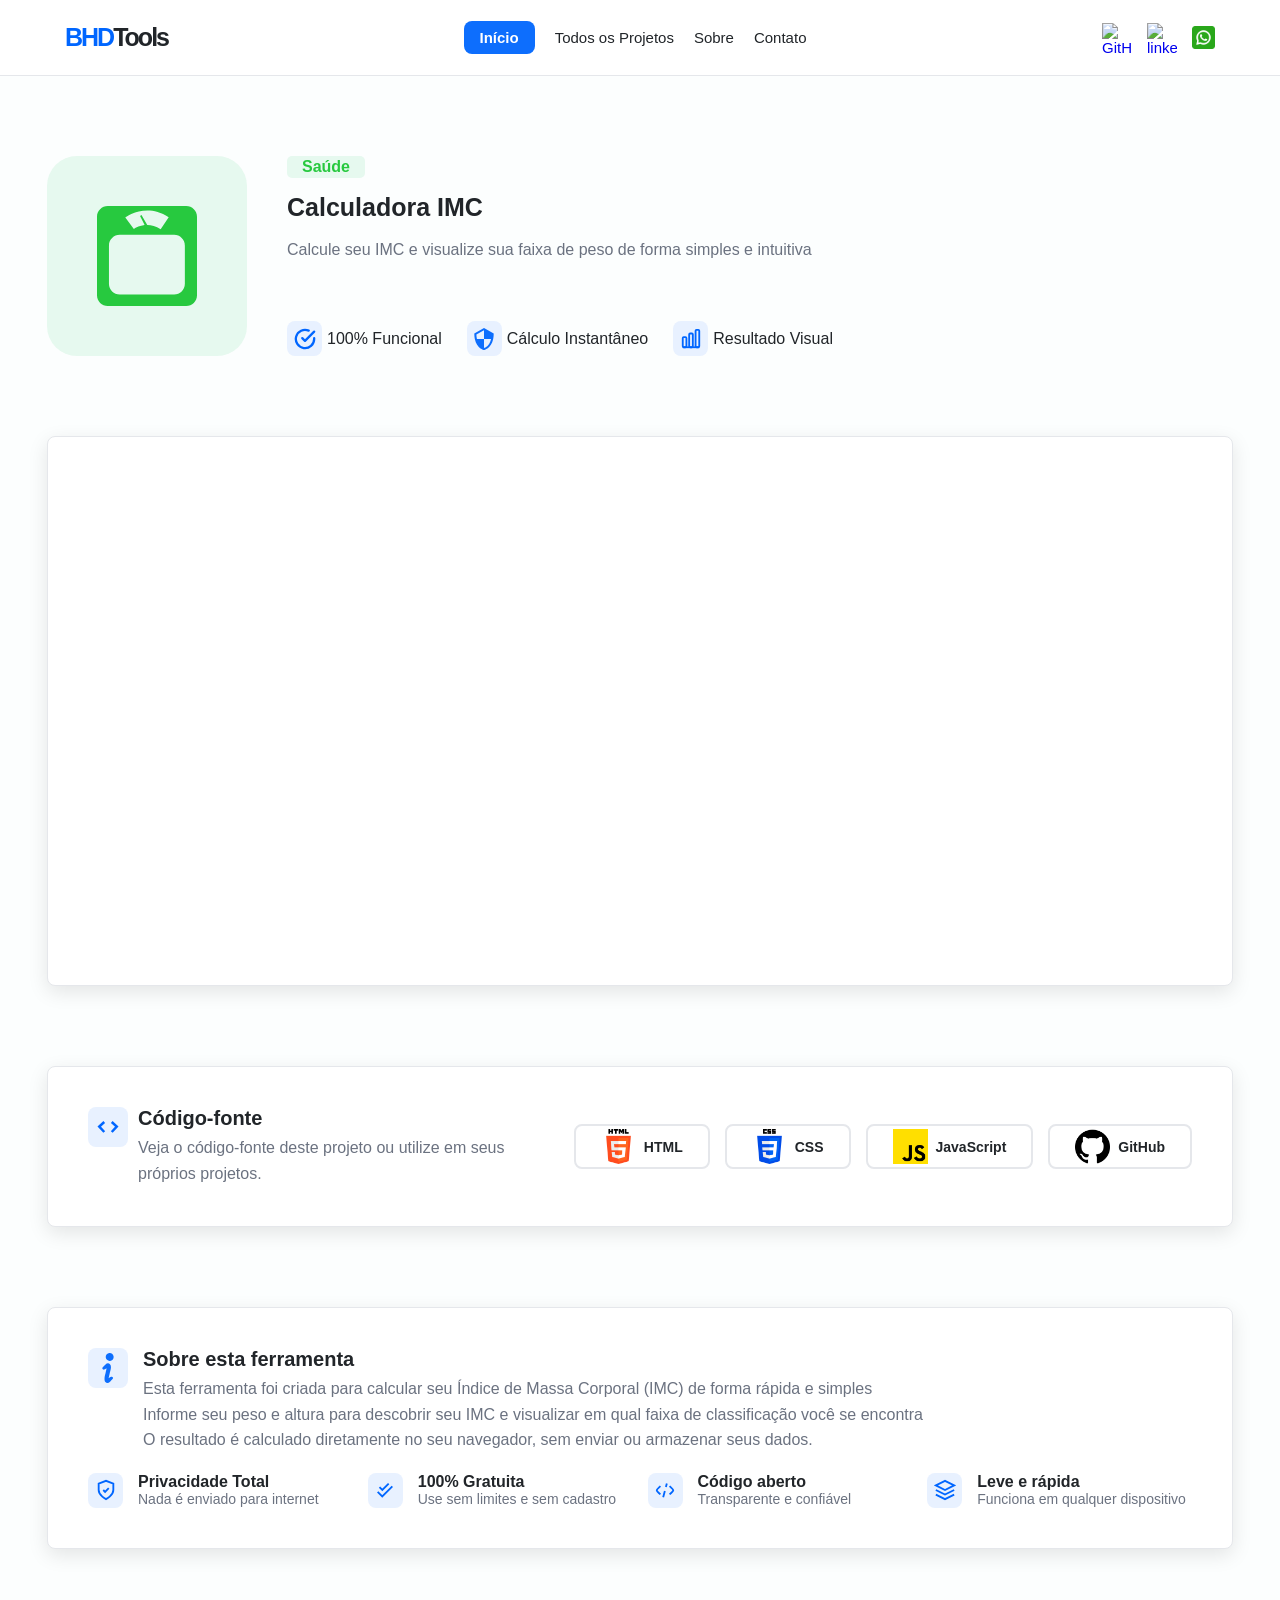
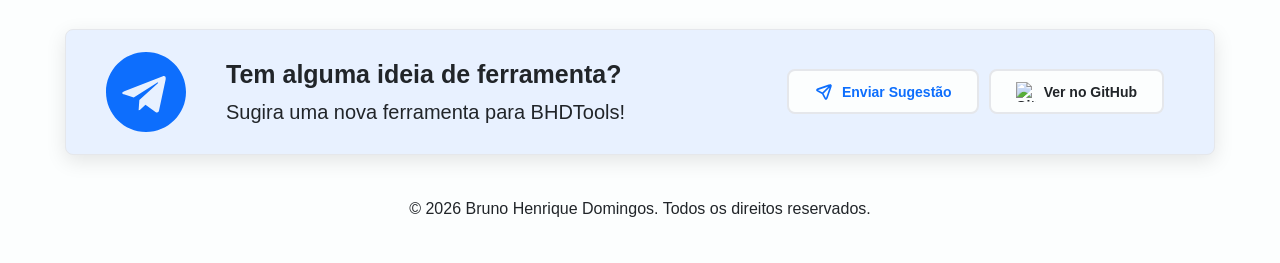
==== commit 92d7e1cd: "Links corrigidos para os botões que levam ao código fonte no github" ====
--- a/pages/ferramentas/calculadora-imc.html
+++ b/pages/ferramentas/calculadora-imc.html
@@ -68,7 +68,7 @@
     <section class="tool-hero">
 
         <div class="tool-hero-icon bg-green-light">
-            <svg fill="#27C93F" width="256px" height="256px" viewBox="0 0 512.00 512.00" id="fill" xmlns="http://www.w3.org/2000/svg"><g id="SVGRepo_bgCarrier" stroke-width="0"></g><g id="SVGRepo_tracerCarrier" stroke-linecap="round" stroke-linejoin="round" stroke="#CCCCCC" stroke-width="1.024"></g><g id="SVGRepo_iconCarrier"><title></title><path d="M398.592,14H115.409A100.522,100.522,0,0,0,15,114.409V397.592A100.522,100.522,0,0,0,115.409,498H398.592A100.522,100.522,0,0,0,499,397.592V114.409A100.522,100.522,0,0,0,398.592,14ZM487,397.592A88.509,88.509,0,0,1,398.592,486H115.409A88.509,88.509,0,0,1,27,397.592V114.409A88.509,88.509,0,0,1,115.409,26H398.592A88.509,88.509,0,0,1,487,114.409Z"></path><path d="M402.23,83H111.77A27.8,27.8,0,0,0,84,110.77V401.23A27.8,27.8,0,0,0,111.77,429H402.23A27.8,27.8,0,0,0,430,401.23V110.77A27.8,27.8,0,0,0,402.23,83ZM335,95v44.58A15.437,15.437,0,0,1,319.58,155H194.42A15.437,15.437,0,0,1,179,139.58V95Zm83,306.23A15.787,15.787,0,0,1,402.23,417H111.77A15.787,15.787,0,0,1,96,401.23V110.77A15.787,15.787,0,0,1,111.77,95H167v44.58A27.45,27.45,0,0,0,194.42,167H319.58A27.451,27.451,0,0,0,347,139.58V95h55.23A15.787,15.787,0,0,1,418,110.77Z"></path><path d="M224.1,321.2c3.573-15.7,5.273-37.458-.706-52.686a53,53,0,1,0-98.668,38.737c4.819,12.274,17.868,26.887,33.794,38.041a41.1,41.1,0,0,0,2.026,23.1c3.966,10.1,12.424,19.958,22.624,26.367,7.638,4.8,15.422,7.246,22.734,7.246a30.159,30.159,0,0,0,11.079-2.055c21.14-8.3,28.167-40.445,19.892-61.526A40.688,40.688,0,0,0,224.1,321.2Zm-11.5,67.577c-6.409,2.517-14.809.993-23.043-4.181-7.987-5.019-14.822-12.909-17.839-20.592a29.023,29.023,0,0,1-.616-19.47,6,6,0,0,0-2.441-6.874c-15.34-9.968-28.506-23.951-32.763-34.794A41,41,0,1,1,212.221,272.9c4.42,11.26,4.128,31.072-.726,49.3a6,6,0,0,0,2.614,6.63A28.787,28.787,0,0,1,225.7,342.807C231.823,358.4,226.879,383.169,212.6,388.777Z"></path><path d="M188.923,231.7a13.71,13.71,0,0,0,2.581-.245c9.913-1.9,15.615-14.17,12.979-27.938s-12.467-23.068-22.379-21.171-15.614,14.169-12.979,27.938C171.531,222.853,179.934,231.7,188.923,231.7ZM184.36,194.13a1.8,1.8,0,0,1,.341-.031c2.42,0,6.595,4.353,8,11.672,1.47,7.675-1.1,13.446-3.449,13.9s-6.868-3.965-8.337-11.64S182.015,194.579,184.36,194.13Z"></path><path d="M151.967,225.762a6,6,0,1,0,11.286-4.077L158.31,208a6,6,0,0,0-11.287,4.077Z"></path><path d="M135.783,235.963a6,6,0,1,0,10.434-5.926l-9.991-17.592a6,6,0,0,0-10.435,5.927Z"></path><path d="M123.2,249.488a6,6,0,1,0,9.13-7.788l-11.16-13.082a6,6,0,0,0-9.13,7.788Z"></path><path d="M121.676,258.745l-9-10.545a6,6,0,0,0-9.13,7.788l9,10.544a6,6,0,0,0,9.13-7.787Z"></path><path d="M359.313,238.548a53.063,53.063,0,0,0-68.7,29.966c-5.979,15.228-4.28,36.986-.706,52.686a40.675,40.675,0,0,0-12.774,17.222c-8.276,21.08-1.249,53.225,19.892,61.525A30.13,30.13,0,0,0,308.1,402c7.311,0,15.1-2.447,22.733-7.246,10.2-6.409,18.659-16.267,22.624-26.366a41.085,41.085,0,0,0,2.027-23.1c15.925-11.153,28.974-25.765,33.794-38.041A53.059,53.059,0,0,0,359.313,238.548Zm18.794,64.318c-4.257,10.844-17.424,24.827-32.764,34.794a6,6,0,0,0-2.441,6.875A29.008,29.008,0,0,1,342.286,364c-3.016,7.683-9.851,15.573-17.838,20.592-8.234,5.174-16.631,6.7-23.043,4.181-14.284-5.608-19.228-30.379-13.106-45.969a28.788,28.788,0,0,1,11.592-13.98,6,6,0,0,0,2.615-6.63c-4.856-18.228-5.148-38.04-.727-49.3a41,41,0,1,1,76.328,29.968Z"></path><path d="M322.5,231.453a13.717,13.717,0,0,0,2.581.245c8.987,0,17.392-8.846,19.8-21.416,2.636-13.768-3.065-26.04-12.978-27.938s-19.745,7.4-22.379,21.171h0C306.882,217.284,312.583,229.555,322.5,231.453ZM321.3,205.771c1.469-7.674,5.974-12.1,8.338-11.641,2.345.449,4.918,6.221,3.449,13.9s-5.992,12.093-8.337,11.641-4.918-6.221-3.449-13.9Z"></path><path d="M354.352,229.367a6,6,0,0,0,7.681-3.6l4.944-13.686A6,6,0,0,0,355.689,208l-4.943,13.686A6,6,0,0,0,354.352,229.367Z"></path><path d="M370.036,238.217a6,6,0,0,0,8.181-2.254l9.992-17.591a6,6,0,1,0-10.434-5.927l-9.992,17.592A6,6,0,0,0,370.036,238.217Z"></path><path d="M382.34,250.159a6,6,0,0,0,8.458-.671l11.159-13.082a6,6,0,1,0-9.129-7.788L381.669,241.7A6,6,0,0,0,382.34,250.159Z"></path><path d="M409.777,247.529a6,6,0,0,0-8.458.671l-9,10.545a6,6,0,1,0,9.129,7.787l9-10.544A6,6,0,0,0,409.777,247.529Z"></path><path d="M206,131h10.5a6,6,0,0,0,0-12H206a6,6,0,0,0,0,12Z"></path><path d="M243.5,131h27a6,6,0,0,0,0-12h-27a6,6,0,0,0,0,12Z"></path><path d="M297.5,131H308a6,6,0,0,0,0-12H297.5a6,6,0,0,0,0,12Z"></path></g></svg>        </div>
+            <svg fill="#27C93F" version="1.1" id="Capa_1" xmlns="http://www.w3.org/2000/svg" xmlns:xlink="http://www.w3.org/1999/xlink" viewBox="0 0 75.22 75.22" xml:space="preserve"><g id="SVGRepo_bgCarrier" stroke-width="0"></g><g id="SVGRepo_tracerCarrier" stroke-linecap="round" stroke-linejoin="round"></g><g id="SVGRepo_iconCarrier"> <g> <path d="M67.104,0H8.117C3.635,0,0,3.634,0,8.117v58.987c0,4.481,3.635,8.116,8.117,8.116h58.987c4.482,0,8.116-3.635,8.116-8.116 V8.117C75.22,3.633,71.587,0,67.104,0z M53.922,8.454l-6.035,8.955c-3.585-2.416-7.059-3.207-10.085-3.199l-4.335-7.348 l-1.068,0.579l3.419,6.89c-4.787,0.561-8.05,2.904-8.105,2.945l-6.412-8.688C21.939,8.115,37.156-2.845,53.922,8.454z M66.089,58.496c0,4.482-3.634,8.117-8.117,8.117H17.114c-4.483,0-8.117-3.635-8.117-8.117V29.831c0-4.483,3.634-8.117,8.117-8.117 h40.857c4.483,0,8.117,3.634,8.117,8.117L66.089,58.496L66.089,58.496z"></path> </g> </g></svg>            </div>
 
         <div class="tool-hero-content">
 
@@ -139,15 +139,15 @@
         </div>
 
         <div class="tool-code-links">
-            <a href="https://github.com/BrunoDreamsInCode/web-lab/blob/main/pages/ferramentas/gerador-senha.html" target="_blank" class="btn btn-outline">
+            <a href="https://github.com/BrunoDreamsInCode/web-lab/blob/main/pages/ferramentas/calculadora-imc.html" target="_blank" class="btn btn-outline">
                     <img src="../../assets/icons/html-5.png">
                 <span>HTML</span>
             </a>
-            <a href="https://github.com/BrunoDreamsInCode/web-lab/blob/main/assets/css/gerador-senha.css" target="_blank" class="btn btn-outline">
+            <a href="https://github.com/BrunoDreamsInCode/web-lab/blob/main/assets/css/calculadora-imc.css" target="_blank" class="btn btn-outline">
                 <img src="../../assets/icons/css-3.png">
                 <span>CSS</span>
             </a>
-            <a href="https://github.com/BrunoDreamsInCode/web-lab/blob/main/assets/js/gerador-senhas.js" target="_blank" class="btn btn-outline">
+            <a href="https://github.com/BrunoDreamsInCode/web-lab/blob/main/assets/js/calculadora-imc.js" target="_blank" class="btn btn-outline">
                     <img src="../../assets/icons/js.png">
                 <span>JavaScript</span>
             </a>
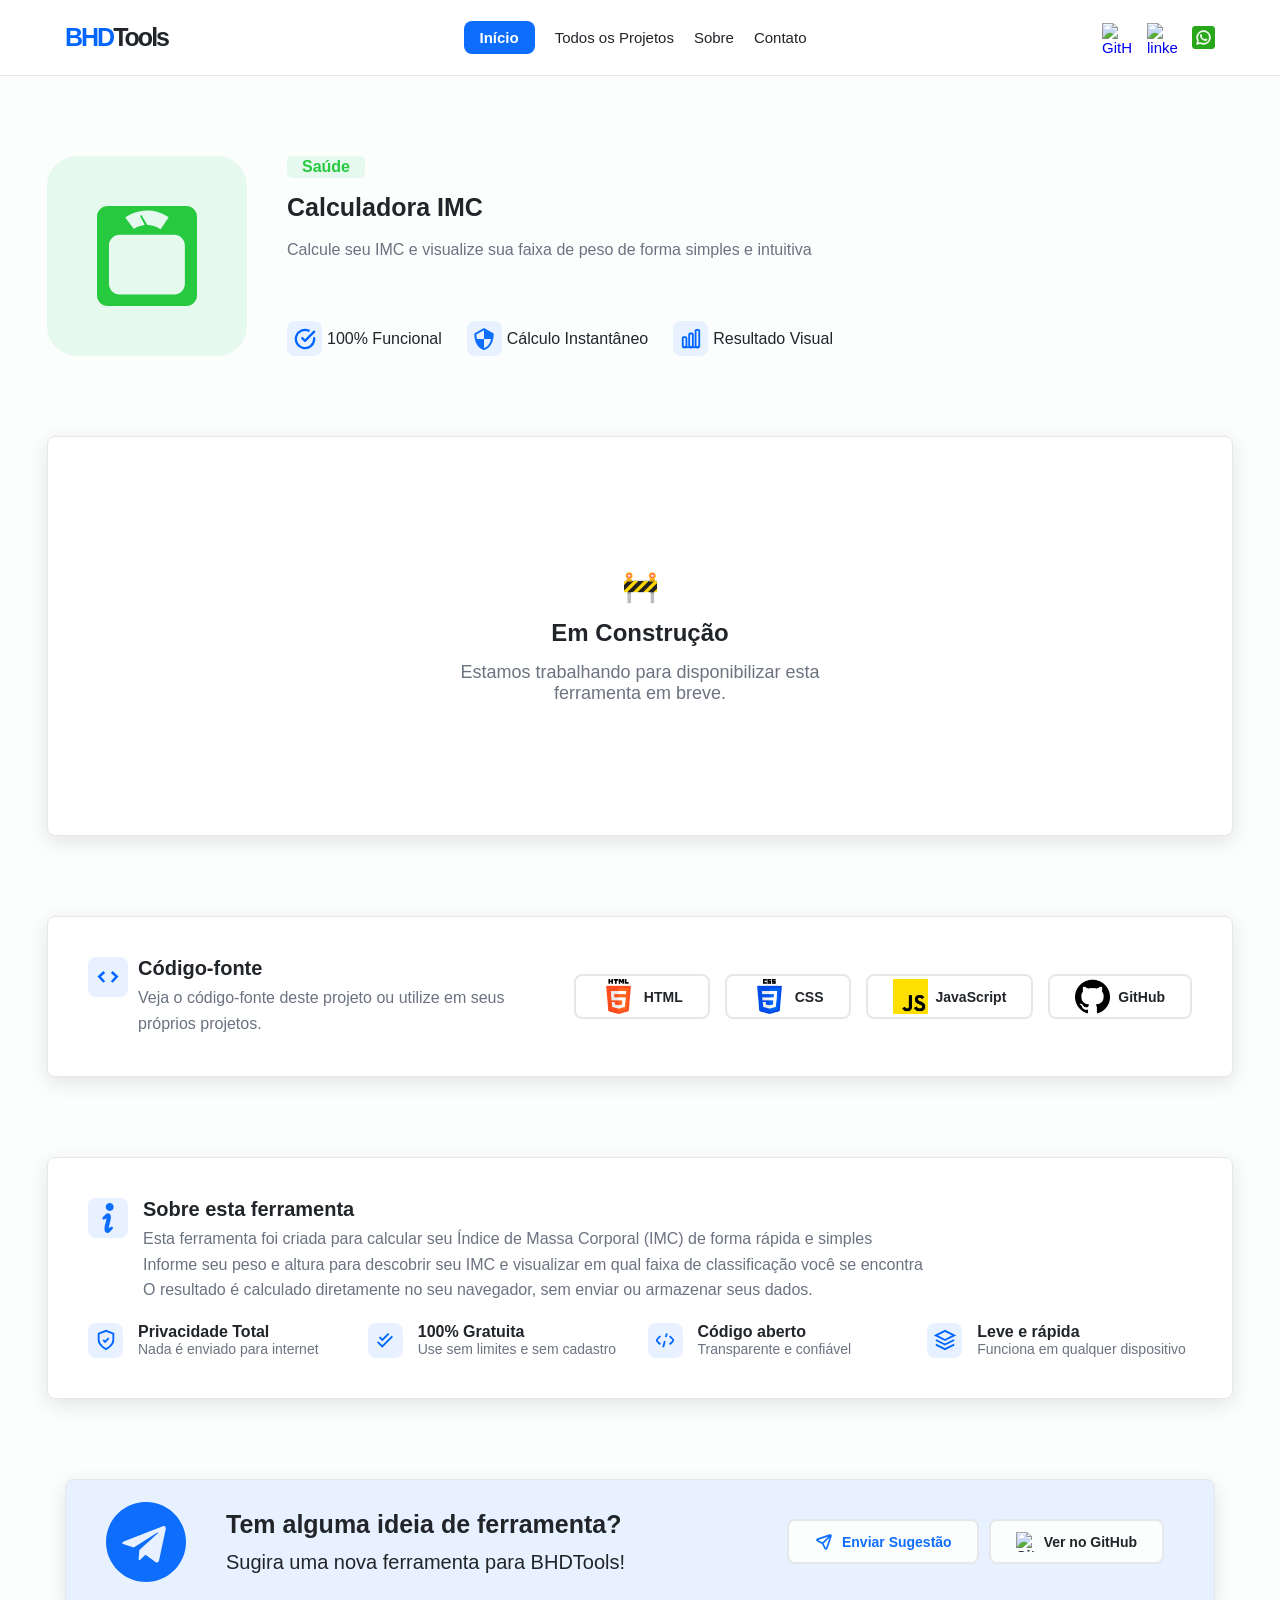
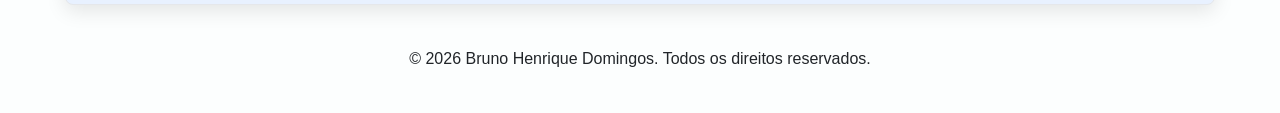
==== commit 4e84c699: "Adicionado aviso para calculadora IMC 'em construção'" ====
--- a/pages/ferramentas/calculadora-imc.html
+++ b/pages/ferramentas/calculadora-imc.html
@@ -115,11 +115,11 @@
     </section>
 
 
-<!-- Área da ferramenta -->
-<section class="tool-area card">
-
-    <!-- Em construção -->
-
+<!-- Área da ferramenta  !EM CONSTRUÇÃO! -->
+<section class="tool-area card" style="display: flex; flex-direction: column; align-items: center; justify-content: center; min-height: 400px; gap: 15px; text-align: center;">
+    <div style="font-size: 30px;">🚧</div>
+    <h2 style="color: var(--text-primary);">Em Construção</h2>
+    <p style="color: var(--text-secondary); font-size: 18px; max-width: 400px;">Estamos trabalhando para disponibilizar esta ferramenta em breve.</p>
 </section>
 
 
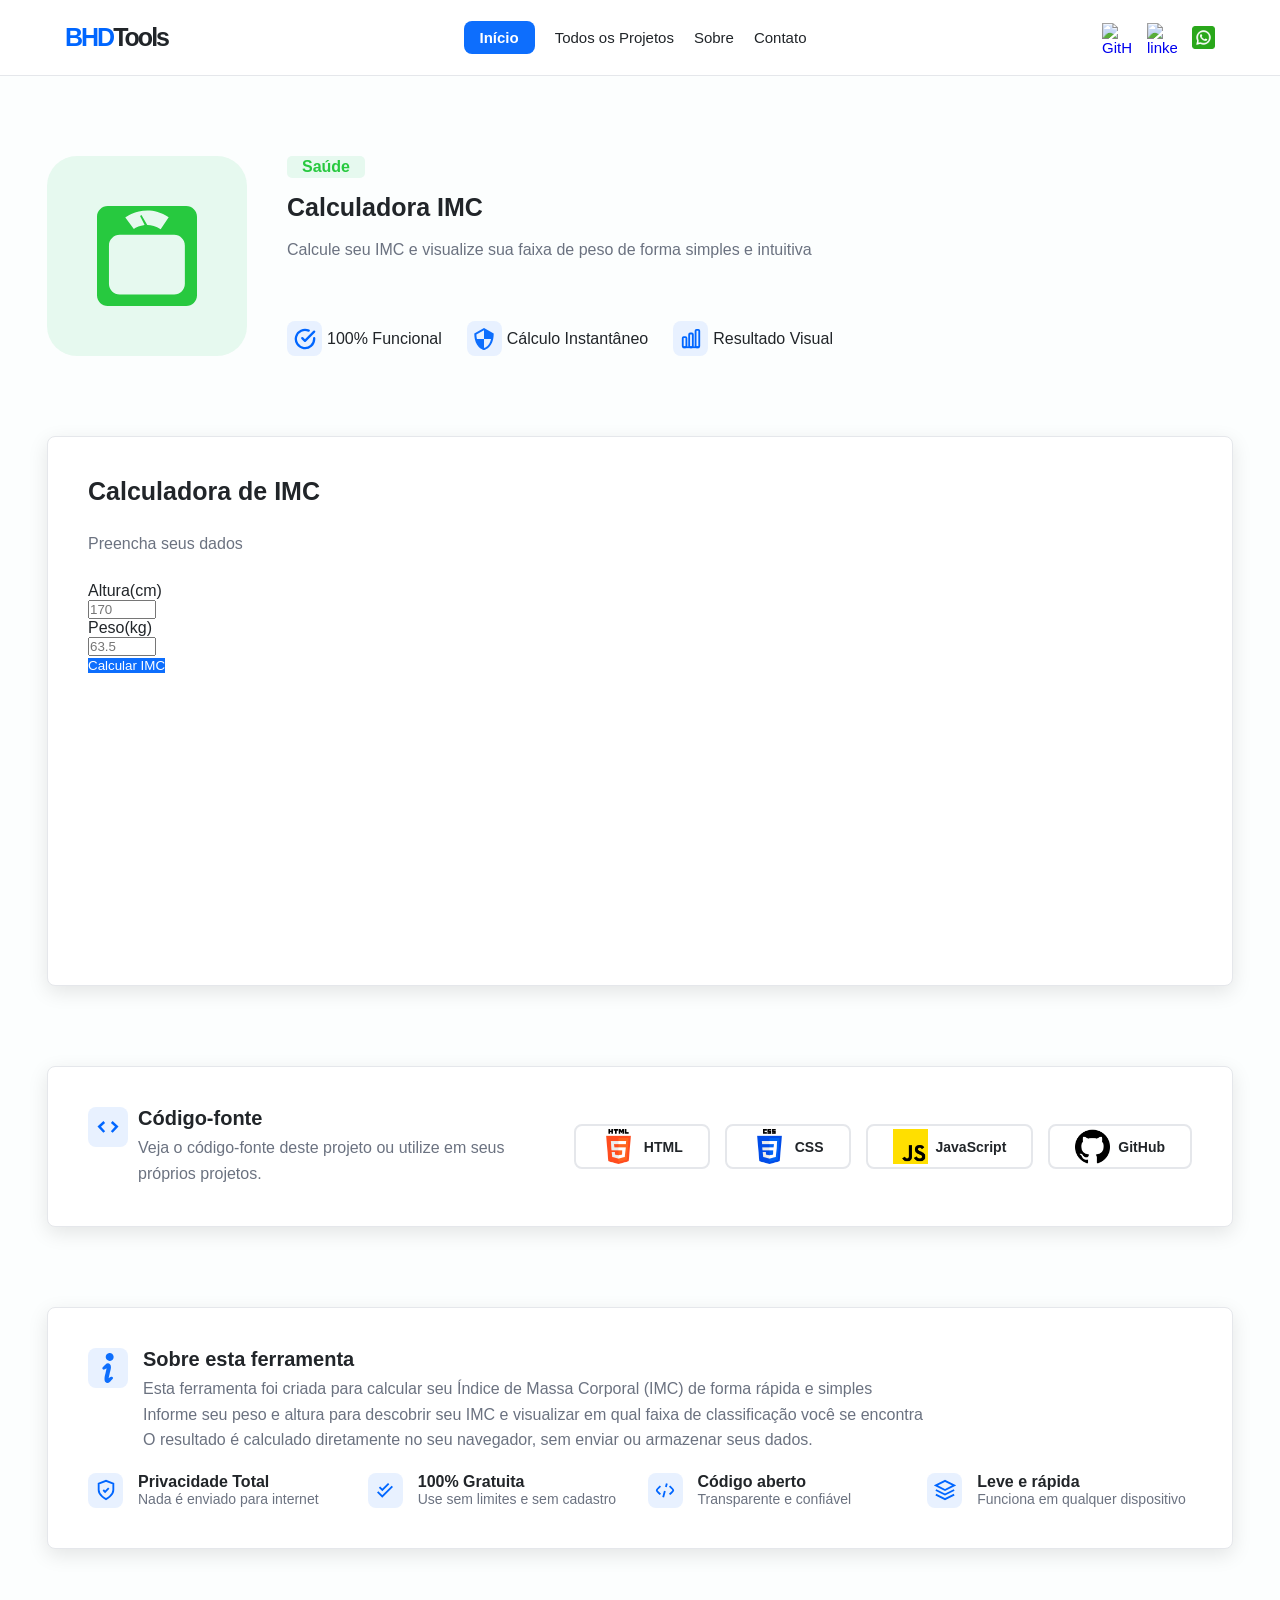
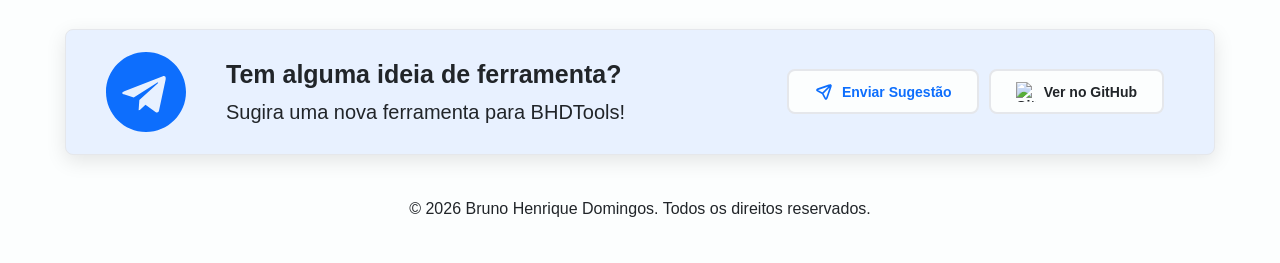
==== commit 2113b43c: "Lógica de cálculo IMC adicionada (JS/HTML), faltam ajustes e CSS" ====
--- a/pages/ferramentas/calculadora-imc.html
+++ b/pages/ferramentas/calculadora-imc.html
@@ -116,10 +116,67 @@
 
 
 <!-- Área da ferramenta  !EM CONSTRUÇÃO! -->
-<section class="tool-area card" style="display: flex; flex-direction: column; align-items: center; justify-content: center; min-height: 400px; gap: 15px; text-align: center;">
-    <div style="font-size: 30px;">🚧</div>
-    <h2 style="color: var(--text-primary);">Em Construção</h2>
-    <p style="color: var(--text-secondary); font-size: 18px; max-width: 400px;">Estamos trabalhando para disponibilizar esta ferramenta em breve.</p>
+<section class="tool-area card">
+
+    <!-- ===== COLUNA ESQUERDA - CONFIGURAÇÕES ===== -->
+    <div class="config-col">
+        <h2>Calculadora de IMC</h2>
+        <p class="subtitulo">Preencha seus dados</p>
+
+
+        <form class="imc-form" id="imc-form">
+            <label for="altura">Altura(cm)</label>
+            <div class="input-wrapper">
+                <input 
+                type="number"
+                id="altura"
+                name="altura"
+                placeholder="170"
+                step="0.1"
+                min="1"
+                max="300"
+                required
+                >
+            </div>
+
+
+            <label for="peso">Peso(kg)</label>
+            <div class="input-wrapper">
+                <input 
+                type="number"
+                id="peso"
+                name="peso"
+                placeholder="63.5"
+                step="0.1"
+                min="1"
+                max="300"
+                required
+                >
+            </div>
+
+            <button type="submit" class="btn-primary">
+                Calcular IMC
+            </button>
+
+
+
+        </form>
+
+
+
+
+
+    </div>
+    <!-- ===== FIM COLUNA ESQUERDA ===== -->
+
+
+    <!-- ===== COLUNA DIREITA - OUTPUT ===== -->
+    <div class="output-col" id="resultado">
+
+    </div>
+    <!-- ===== FIM COLUNA DIREITA ===== -->
+
+
 </section>
 
 
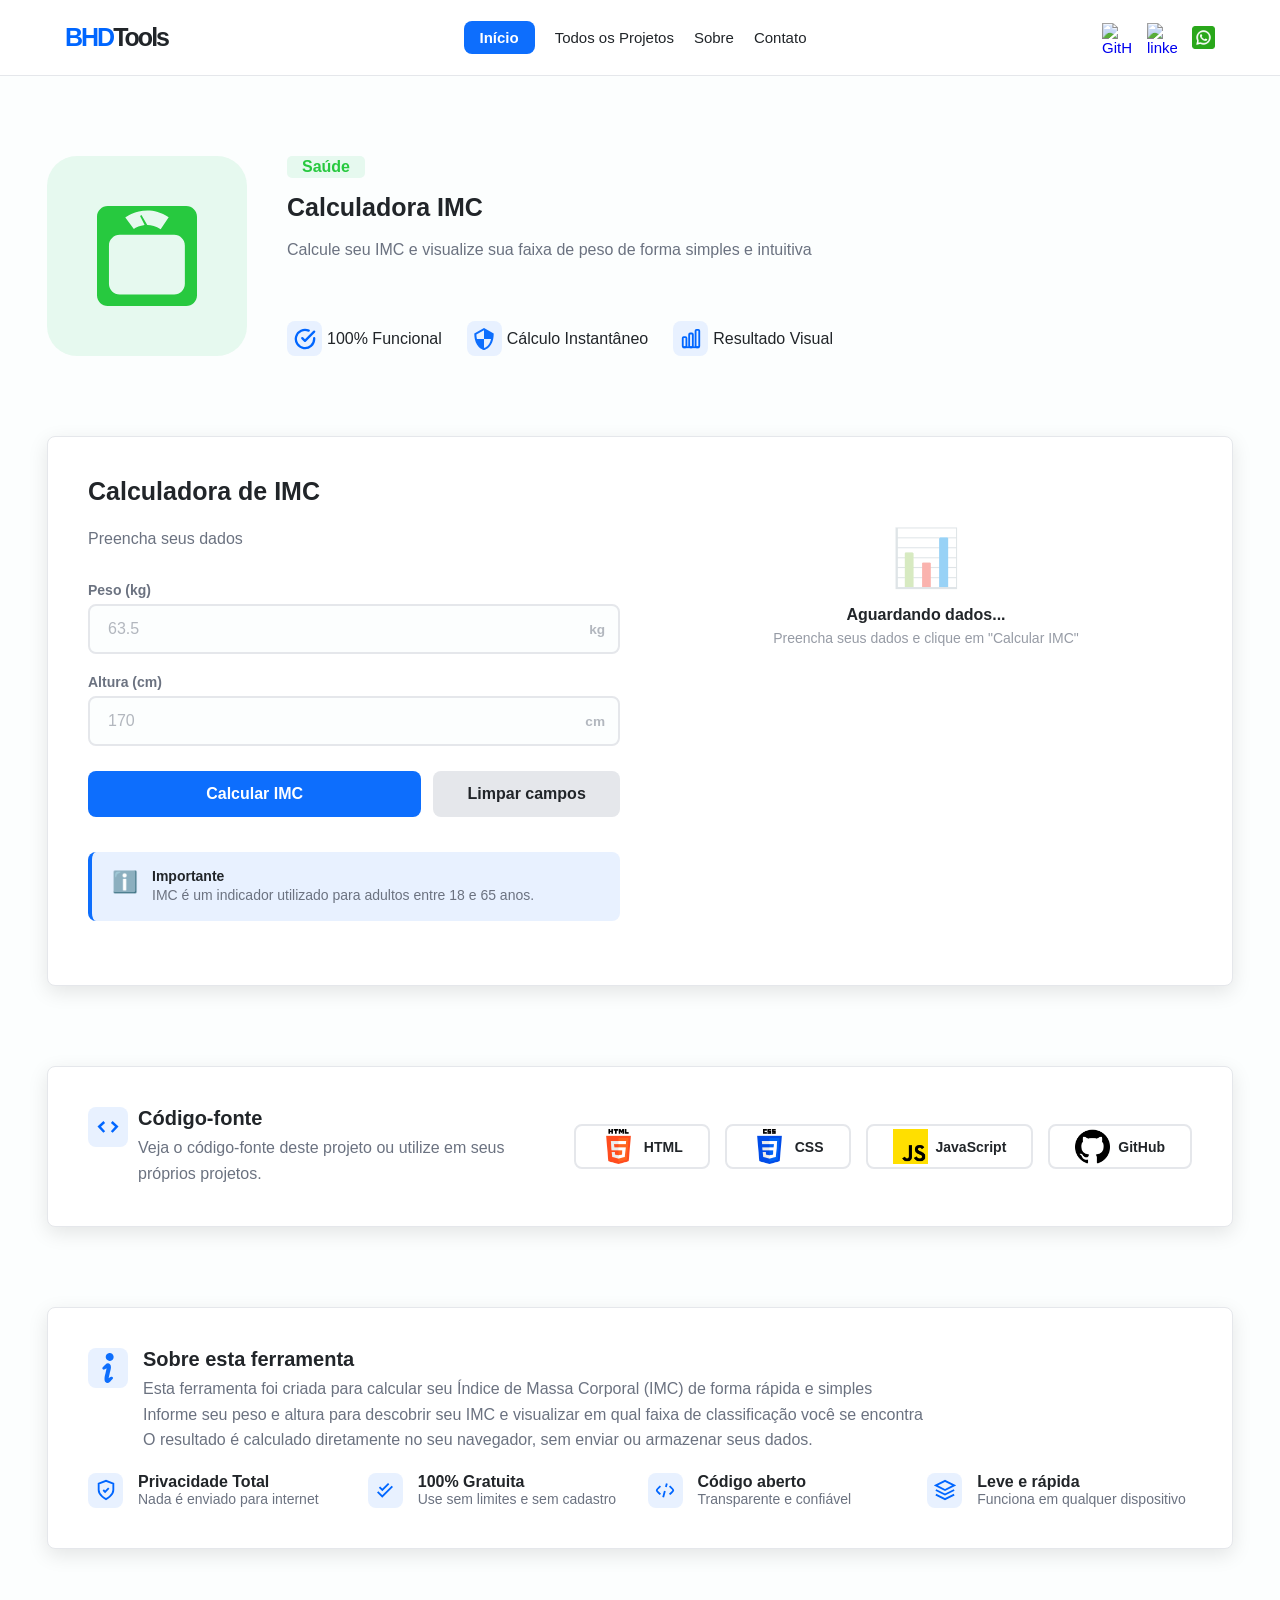
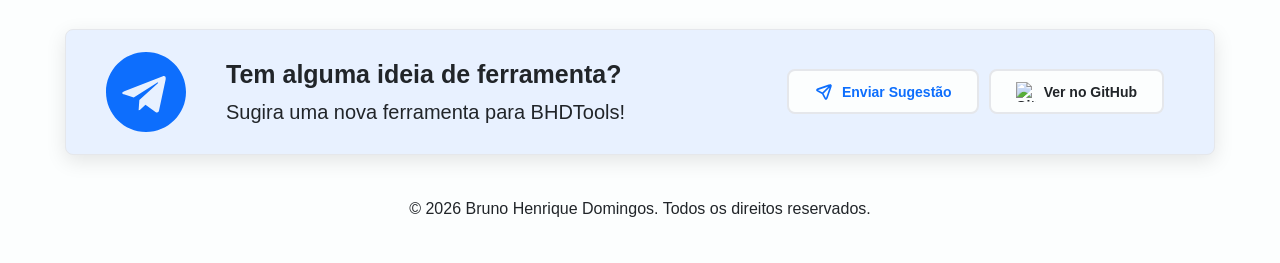
==== commit f5f97ce5: "Adicionado: Calculadora IMC(JS+HTML+CSS)" ====
--- a/pages/ferramentas/calculadora-imc.html
+++ b/pages/ferramentas/calculadora-imc.html
@@ -123,62 +123,74 @@
         <h2>Calculadora de IMC</h2>
         <p class="subtitulo">Preencha seus dados</p>
 
-
         <form class="imc-form" id="imc-form">
-            <label for="altura">Altura(cm)</label>
-            <div class="input-wrapper">
-                <input 
-                type="number"
-                id="altura"
-                name="altura"
-                placeholder="170"
-                step="0.1"
-                min="1"
-                max="300"
-                required
-                >
-            </div>
-
-
-            <label for="peso">Peso(kg)</label>
-            <div class="input-wrapper">
-                <input 
-                type="number"
-                id="peso"
-                name="peso"
-                placeholder="63.5"
-                step="0.1"
-                min="1"
-                max="300"
-                required
-                >
-            </div>
-
-            <button type="submit" class="btn-primary">
-                Calcular IMC
-            </button>
-
-
-
+            <div class="form-group">
+                <label for="peso"><strong>Peso (kg)</strong></label>
+                <div class="input-wrapper">
+                    <input 
+                        type="number"
+                        id="peso"
+                        name="peso"
+                        placeholder="63.5"
+                        step="0.1"
+                        min="1"
+                        max="300"
+                        required
+                    >
+                    <span class="input-icon">kg</span>
+                </div>
+            </div>
+
+            <div class="form-group">
+                <label for="altura"><strong>Altura (cm)</strong></label>
+                <div class="input-wrapper">
+                    <input 
+                        type="number"
+                        id="altura"
+                        name="altura"
+                        placeholder="170"
+                        step="0.1"
+                        min="1"
+                        max="300"
+                        required
+                    >
+                    <span class="input-icon">cm</span>
+                </div>
+            </div>
+
+            <div class="button-group">
+                <button type="submit" class="btn-primary">
+                    Calcular IMC
+                </button>
+                <button type="reset" class="btn-secondary" id="limparBtn">
+                    Limpar campos
+                </button>
+            </div>
         </form>
 
-
-
-
-
+        <div class="tool-info-box">
+            <div class="tool-info-icon">ℹ️</div>
+            <div>
+                <h4>Importante</h4>
+                <p>IMC é um indicador utilizado para adultos entre 18 e 65 anos.</p>
+            </div>
+        </div>
     </div>
     <!-- ===== FIM COLUNA ESQUERDA ===== -->
 
 
     <!-- ===== COLUNA DIREITA - OUTPUT ===== -->
     <div class="output-col" id="resultado">
-
+        <!-- Placeholder quando vazio -->
+        <div class="result-placeholder">
+            <div class="placeholder-icon">📊</div>
+            <p>Aguardando dados...</p>
+            <span>Preencha seus dados e clique em "Calcular IMC"</span>
+        </div>
     </div>
     <!-- ===== FIM COLUNA DIREITA ===== -->
 
-
 </section>
-
 
 
     <!-- Código-fonte -->
--- a/assets/css/calculadora-imc.css
+++ b/assets/css/calculadora-imc.css
@@ -1351,3 +1351,596 @@
 }
 
 
+/* ============================================================
+   CALCULADORA IMC - ESTILOS ESPECÍFICOS DA FERRAMENTA
+   ============================================================ */
+
+/* ===== TOOL AREA ===== */
+.tool-area {
+    display: grid;
+    grid-template-columns: 1fr 1fr;
+    gap: 40px;
+    padding: 40px;
+    min-height: 550px;
+    margin-bottom: 80px;
+}
+
+/* ===== COLUNA ESQUERDA ===== */
+.config-col {
+    display: flex;
+    flex-direction: column;
+    gap: 25px;
+}
+
+.config-col .subtitulo {
+    margin-top: -5px;
+}
+
+/* Formulário */
+.imc-form {
+    display: flex;
+    flex-direction: column;
+    gap: 20px;
+    margin-top: 5px;
+}
+
+.form-group {
+    display: flex;
+    flex-direction: column;
+    gap: 6px;
+}
+
+.form-group label {
+    font-weight: 500;
+    font-size: var(--font-size-sm);
+    color: var(--text-secondary);
+}
+
+.input-wrapper {
+    position: relative;
+}
+
+.input-wrapper input {
+    width: 100%;
+    padding: 14px 60px 14px 18px;
+    border: 2px solid var(--border);
+    border-radius: var(--radius-sm);
+    font-size: var(--font-size-md);
+    font-weight: 500;
+    color: var(--text-primary);
+    background: var(--background);
+    transition: border-color 0.2s;
+    font-family: var(--font-family);
+}
+
+.input-wrapper input:focus {
+    outline: none;
+    border-color: var(--primary);
+}
+
+.input-wrapper input::placeholder {
+    color: var(--text-secondary);
+    opacity: 0.5;
+    font-weight: 400;
+}
+
+.input-wrapper .input-icon {
+    position: absolute;
+    right: 15px;
+    top: 50%;
+    transform: translateY(-50%);
+    font-size: 0.85rem;
+    font-weight: 600;
+    color: var(--text-secondary);
+    opacity: 0.5;
+    pointer-events: none;
+}
+
+/* ===== BOTÕES ===== */
+.button-group {
+    display: flex;
+    gap: 12px;
+    margin-top: 5px;
+}
+
+.button-group .btn-primary {
+    flex: 2;
+    padding: 14px 20px;
+    background: var(--primary);
+    color: #fff;
+    border: none;
+    border-radius: var(--radius-sm);
+    font-size: var(--font-size-md);
+    font-weight: 600;
+    cursor: pointer;
+    transition: 0.2s;
+    font-family: var(--font-family);
+}
+
+.button-group .btn-primary:hover {
+    background: var(--primary-hover);
+    transform: translateY(-2px);
+    box-shadow: var(--shadow-sm);
+}
+
+.button-group .btn-secondary {
+    flex: 1;
+    padding: 14px 20px;
+    background: var(--border);
+    color: var(--text-primary);
+    border: none;
+    border-radius: var(--radius-sm);
+    font-size: var(--font-size-md);
+    font-weight: 600;
+    cursor: pointer;
+    transition: 0.2s;
+    font-family: var(--font-family);
+}
+
+.button-group .btn-secondary:hover {
+    background: #d1d5db;
+    transform: translateY(-2px);
+}
+
+/* ===== INFO BOX ===== */
+.tool-info-box {
+    display: flex;
+    align-items: flex-start;
+    gap: 14px;
+    margin-top: 10px;
+    padding: 16px 20px;
+    background: var(--bg-blue-light);
+    border-radius: var(--radius-sm);
+    border-left: 4px solid var(--primary);
+}
+
+.tool-info-box .tool-info-icon {
+    font-size: 1.3rem;
+    flex-shrink: 0;
+    margin-top: 2px;
+}
+
+.tool-info-box h4 {
+    font-size: var(--font-size-sm);
+    font-weight: 700;
+    color: var(--text-primary);
+    margin: 0 0 2px 0;
+}
+
+.tool-info-box p {
+    font-size: var(--font-size-sm);
+    color: var(--text-secondary);
+    font-weight: 500;
+    line-height: 1.4;
+    margin: 0;
+}
+
+/* ===== COLUNA DIREITA ===== */
+.output-col {
+    display: flex;
+    flex-direction: column;
+    gap: 20px;
+    padding-top: 8px;
+}
+
+/* ===== PLACEHOLDER ===== */
+.result-placeholder {
+    text-align: center;
+    padding: 40px 20px;
+    color: var(--text-secondary);
+}
+
+.placeholder-icon {
+    font-size: 3.5rem;
+    margin-bottom: 15px;
+    opacity: 0.4;
+}
+
+.result-placeholder p {
+    font-size: var(--font-size-md);
+    font-weight: 600;
+    color: var(--text-primary);
+    margin: 0 0 5px 0;
+}
+
+.result-placeholder span {
+    font-size: var(--font-size-sm);
+    font-weight: 400;
+    opacity: 0.7;
+}
+
+/* ===== RESULT CARD ===== */
+.result-card {
+    width: 100%;
+    padding: 35px 25px;
+    border-radius: var(--radius-md);
+    text-align: center;
+    background: var(--surface);
+    border: 2px solid var(--border);
+    transition: all 0.5s ease;
+    animation: fadeIn 0.6s ease;
+}
+
+@keyframes fadeIn {
+    from {
+        opacity: 0;
+        transform: translateY(20px) scale(0.97);
+    }
+    to {
+        opacity: 1;
+        transform: translateY(0) scale(1);
+    }
+}
+
+.icon-wrapper {
+    border-radius: 50%;
+    padding: 20px;
+    display: inline-block;
+    margin-bottom: 12px;
+    transition: all 0.3s ease;
+}
+
+.imc-icon {
+    width: 80px;
+    height: 80px;
+    display: block;
+}
+
+.imc-classification {
+    display: inline-block;
+    padding: 6px 28px;
+    border-radius: 30px;
+    margin-bottom: 8px;
+    font-weight: 700;
+    font-size: var(--font-size-md);
+    color: #fff;
+    background: var(--primary);
+    transition: all 0.3s ease;
+}
+
+.imc-value {
+    font-size: 3.2rem;
+    font-weight: 700;
+    color: var(--text-primary);
+    margin-bottom: 5px;
+    transition: all 0.3s ease;
+    line-height: 1.2;
+}
+
+.imc-value::after {
+    content: " kg/m²";
+    font-size: 1rem;
+    font-weight: 400;
+    color: var(--text-secondary);
+}
+
+.imc-message {
+    font-size: var(--font-size-md);
+    font-weight: 500;
+    color: var(--text-secondary);
+    margin-top: 10px;
+    line-height: 1.5;
+    padding: 0 10px;
+}
+
+/* ===== SLIDEBAR COM SEGMENTOS ===== */
+.imc-slider-container {
+    margin-top: 25px;
+    padding: 15px 10px 10px 10px;
+    background: var(--background);
+    border-radius: var(--radius-sm);
+    border: 1px solid var(--border);
+}
+
+.imc-slider {
+    position: relative;
+    height: 28px;
+    border-radius: 20px;
+    margin: 12px 0 10px 0;
+    overflow: visible;
+    display: flex;
+    background: #e0e0e0;
+}
+
+/* Segmentos */
+.imc-slider-segment {
+    flex: 1;
+    height: 100%;
+    border-right: 2px solid white;
+}
+
+.imc-slider-segment:last-child {
+    border-right: none;
+}
+
+/* Cores dos segmentos */
+.segment-magreza { background: #FFA726; }
+.segment-normal { background: #66BB6A; }
+.segment-sobrepeso { background: #FFEE58; }
+.segment-obesidadei { background: #FF7043; }
+.segment-obesidadeii { background: #EF5350; }
+
+/* Primeiro e último com bordas arredondadas */
+.imc-slider-segment:first-child {
+    border-radius: 20px 0 0 20px;
+}
+
+.imc-slider-segment:last-child {
+    border-radius: 0 20px 20px 0;
+}
+
+/* ===== INDICADOR ===== */
+.imc-indicator {
+    position: absolute;
+    top: -22px;
+    width: 20px;
+    height: 20px;
+    transform: translateX(-50%);
+    transition: left 0.8s cubic-bezier(0.34, 1.56, 0.64, 1);
+    z-index: 10;
+    pointer-events: none;
+}
+
+/* Triângulo apontando para BAIXO */
+.imc-indicator::before {
+    content: '';
+    position: absolute;
+    top: 0;
+    left: 50%;
+    transform: translateX(-50%);
+    width: 0;
+    height: 0;
+    border-left: 10px solid transparent;
+    border-right: 10px solid transparent;
+    border-top: 14px solid var(--text-primary);
+    filter: drop-shadow(0 2px 4px rgba(0,0,0,0.2));
+}
+
+/* Linha vertical (opcional, se quiser manter) */
+.imc-indicator-line {
+    display: none; /* Remove a linha que estava causando o retângulo */
+}
+
+/* ===== MARCADORES ===== */
+.imc-slider-markers {
+    display: flex;
+    justify-content: space-between;
+    padding: 0 5px;
+    font-size: 0.6rem;
+    color: var(--text-secondary);
+    font-weight: 600;
+}
+
+.marker {
+    text-align: center;
+    flex: 1;
+}
+
+.marker span {
+    display: block;
+    font-size: 0.55rem;
+}
+
+.marker .value {
+    font-size: 0.65rem;
+    font-weight: 700;
+    color: var(--text-primary);
+}
+
+/* ===== LABEL ATUAL ===== */
+.imc-current-label {
+    text-align: center;
+    margin-top: 15px;
+    font-weight: 600;
+    font-size: 0.95rem;
+    color: var(--text-primary);
+}
+
+.imc-current-label .highlight {
+    font-size: 1.1rem;
+    font-weight: 700;
+}
+
+/* ===== LEGENDA ===== */
+.imc-legend {
+    display: flex;
+    justify-content: space-between;
+    margin: 15px 0 5px 0;
+    flex-wrap: wrap;
+    gap: 5px;
+}
+
+.legend-item {
+    display: flex;
+    align-items: center;
+    gap: 5px;
+    font-size: 0.6rem;
+    font-weight: 600;
+    color: var(--text-secondary);
+}
+
+.color-box {
+    width: 12px;
+    height: 12px;
+    border-radius: 3px;
+    flex-shrink: 0;
+}
+
+.color-magreza { background: #FFA726; }
+.color-normal { background: #66BB6A; }
+.color-sobrepeso { background: #FFEE58; }
+.color-obesidadei { background: #FF7043; }
+.color-obesidadeii { background: #EF5350; }
+
+/* ===== DICA ===== */
+.imc-tip {
+    margin-top: 20px;
+    padding: 14px 18px;
+    background: var(--bg-green-light);
+    border-radius: var(--radius-sm);
+    border-left: 4px solid var(--accent-green);
+    text-align: left;
+}
+
+.imc-tip h4 {
+    font-size: var(--font-size-sm);
+    font-weight: 700;
+    color: var(--text-primary);
+    margin: 0 0 2px 0;
+}
+
+.imc-tip p {
+    font-size: var(--font-size-sm);
+    color: var(--text-secondary);
+    font-weight: 500;
+    line-height: 1.4;
+    margin: 0;
+}
+
+/* ============================================================
+   RESPONSIVO - CALCULADORA IMC
+   ============================================================ */
+
+@media (max-width: 1024px) {
+    .tool-area {
+        grid-template-columns: 1fr;
+        gap: 30px;
+        padding: 30px 25px;
+        min-height: auto;
+    }
+
+    .button-group {
+        flex-direction: column;
+    }
+
+    .button-group .btn-secondary {
+        flex: 1;
+    }
+
+    .output-col {
+        padding-top: 0;
+    }
+
+    .result-card {
+        padding: 25px 20px;
+    }
+
+    .imc-value {
+        font-size: 2.8rem;
+    }
+}
+
+@media (max-width: 600px) {
+    .tool-area {
+        padding: 20px 15px;
+        gap: 25px;
+    }
+
+    .config-col h2 {
+        font-size: var(--font-size-lg);
+    }
+
+    .config-col .subtitulo {
+        font-size: var(--font-size-sm);
+    }
+
+    .input-wrapper input {
+        padding: 12px 50px 12px 15px;
+        font-size: var(--font-size-sm);
+    }
+
+    .button-group .btn-primary,
+    .button-group .btn-secondary {
+        padding: 12px;
+        font-size: var(--font-size-sm);
+    }
+
+    .tool-info-box {
+        flex-direction: column;
+        align-items: center;
+        text-align: center;
+    }
+
+    .result-card {
+        padding: 20px 15px;
+    }
+
+    .imc-value {
+        font-size: 2.2rem;
+    }
+
+    .imc-value::after {
+        font-size: 0.8rem;
+    }
+
+    .imc-classification {
+        font-size: var(--font-size-xs);
+        padding: 4px 16px;
+    }
+
+    .imc-message {
+        font-size: var(--font-size-sm);
+    }
+
+    .imc-icon {
+        width: 60px;
+        height: 60px;
+    }
+
+    .icon-wrapper {
+        padding: 15px;
+    }
+
+    .imc-slider-container {
+        padding: 10px 5px 5px 5px;
+    }
+
+    .imc-slider {
+        height: 22px;
+    }
+
+    .imc-slider-markers {
+        font-size: 0.5rem;
+    }
+
+    .marker .value {
+        font-size: 0.55rem;
+    }
+
+    .imc-indicator {
+        top: -15px;
+        width: 14px;
+        height: 14px;
+    }
+
+    .imc-indicator::before {
+        font-size: 16px;
+        line-height: 14px;
+    }
+
+    .imc-indicator-line {
+        height: 22px;
+    }
+
+    .imc-current-label {
+        font-size: 0.8rem;
+    }
+
+    .imc-tip {
+        padding: 10px 14px;
+    }
+
+    .result-placeholder .placeholder-icon {
+        font-size: 2.8rem;
+    }
+}
+
+@media (max-width: 400px) {
+    .tool-area {
+        padding: 15px 10px;
+    }
+
+    .imc-value {
+        font-size: 1.8rem;
+    }
+}
